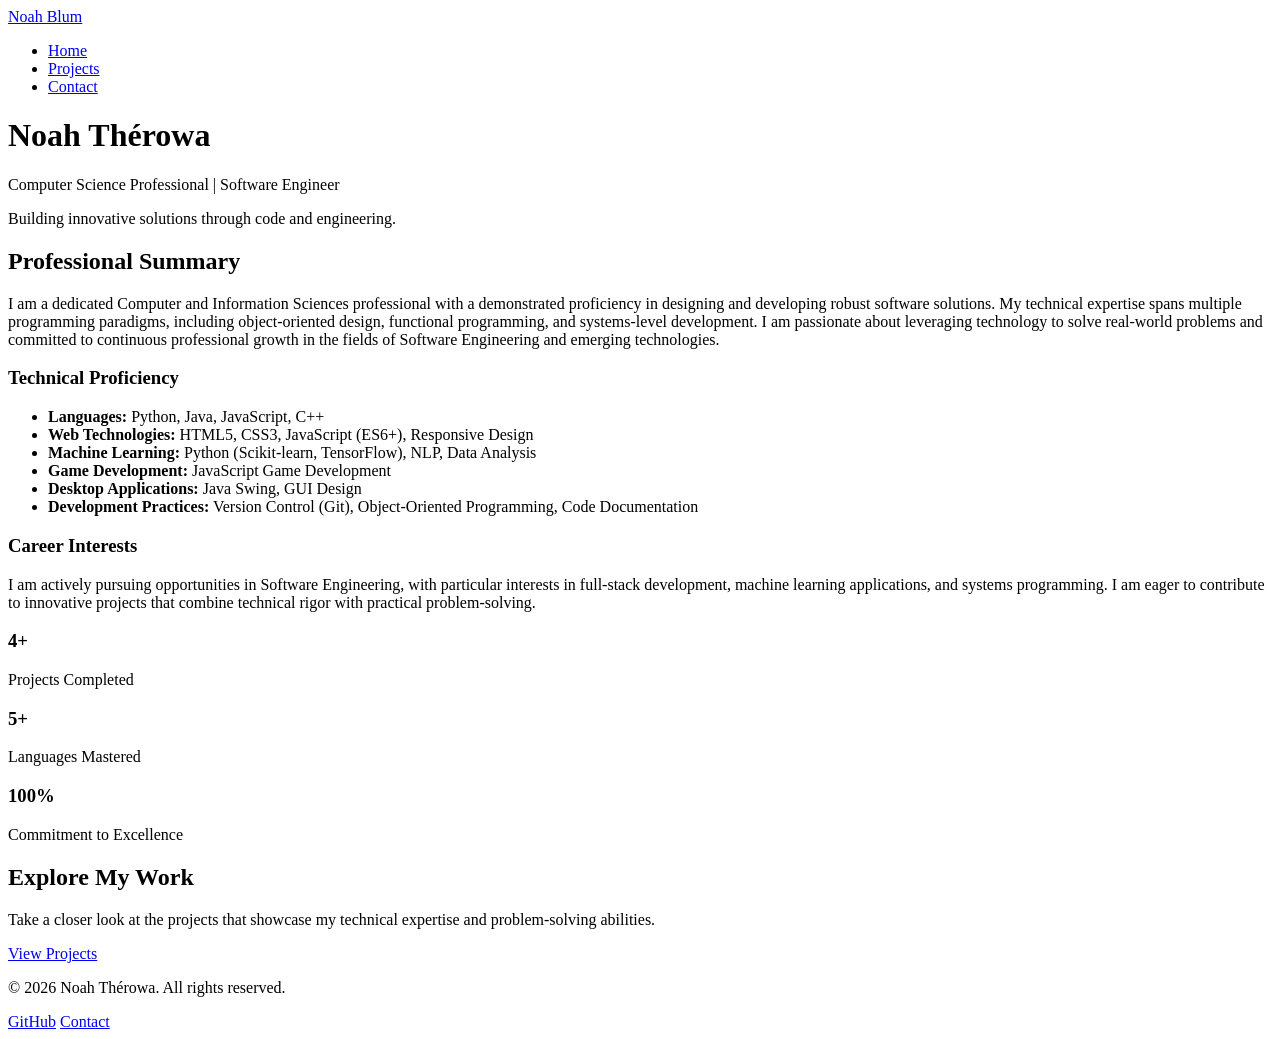
==== index.html @ 0c703b9f "Add files via upload" ====
<!DOCTYPE html>
<html lang="en">
<head>
    <meta charset="UTF-8">
    <meta name="viewport" content="width=device-width, initial-scale=1.0">
    <title>Noah Blum - Professional Portfolio</title>
    <link rel="stylesheet" href="css/style.css">
</head>
<body>
    <!-- Navigation -->
    <nav class="navbar">
        <div class="nav-container">
            <div class="nav-logo">
                <a href="index.html">Noah Blum</a>
            </div>
            <ul class="nav-menu">
                <li class="nav-item">
                    <a href="index.html" class="nav-link active">Home</a>
                </li>
                <li class="nav-item">
                    <a href="projects.html" class="nav-link">Projects</a>
                </li>
                <li class="nav-item">
                    <a href="contact.html" class="nav-link">Contact</a>
                </li>
            </ul>
            <div class="hamburger">
                <span></span>
                <span></span>
                <span></span>
            </div>
        </div>
    </nav>

    <!-- Hero Section -->
    <header class="hero">
        <div class="hero-content">
            <h1>Noah Thérowa</h1>
            <p class="subtitle">Computer Science Professional | Software Engineer</p>
            <p class="description">Building innovative solutions through code and engineering.</p>
        </div>
    </header>

    <!-- About Section -->
    <section class="about" id="about">
        <div class="container">
            <h2>Professional Summary</h2>
            <div class="about-content">
                <div class="about-text">
                    <p>
                        I am a dedicated Computer and Information Sciences professional with a demonstrated proficiency in designing and developing robust software solutions. My technical expertise spans multiple programming paradigms, including object-oriented design, functional programming, and systems-level development. I am passionate about leveraging technology to solve real-world problems and committed to continuous professional growth in the fields of Software Engineering and emerging technologies.
                    </p>
                    <h3>Technical Proficiency</h3>
                    <ul class="skills-list">
                        <li><strong>Languages:</strong> Python, Java, JavaScript, C++</li>
                        <li><strong>Web Technologies:</strong> HTML5, CSS3, JavaScript (ES6+), Responsive Design</li>
                        <li><strong>Machine Learning:</strong> Python (Scikit-learn, TensorFlow), NLP, Data Analysis</li>
                        <li><strong>Game Development:</strong> JavaScript Game Development</li>
                        <li><strong>Desktop Applications:</strong> Java Swing, GUI Design</li>
                        <li><strong>Development Practices:</strong> Version Control (Git), Object-Oriented Programming, Code Documentation</li>
                    </ul>
                    <h3>Career Interests</h3>
                    <p>
                        I am actively pursuing opportunities in Software Engineering, with particular interests in full-stack development, machine learning applications, and systems programming. I am eager to contribute to innovative projects that combine technical rigor with practical problem-solving.
                    </p>
                </div>
            </div>
        </div>
    </section>

    <!-- Quick Stats -->
    <section class="stats">
        <div class="container">
            <div class="stat-item">
                <h3>4+</h3>
                <p>Projects Completed</p>
            </div>
            <div class="stat-item">
                <h3>5+</h3>
                <p>Languages Mastered</p>
            </div>
            <div class="stat-item">
                <h3>100%</h3>
                <p>Commitment to Excellence</p>
            </div>
        </div>
    </section>

    <!-- Call to Action -->
    <section class="cta">
        <div class="container">
            <h2>Explore My Work</h2>
            <p>Take a closer look at the projects that showcase my technical expertise and problem-solving abilities.</p>
            <a href="projects.html" class="btn btn-primary">View Projects</a>
        </div>
    </section>

    <!-- Footer -->
    <footer class="footer">
        <div class="container">
            <p>&copy; 2026 Noah Thérowa. All rights reserved.</p>
            <div class="footer-links">
                <a href="https://github.com/noahtherowa" target="_blank" rel="noopener noreferrer">GitHub</a>
                <a href="contact.html">Contact</a>
            </div>
        </div>
    </footer>

    <script src="js/script.js"></script>
</body>
</html>
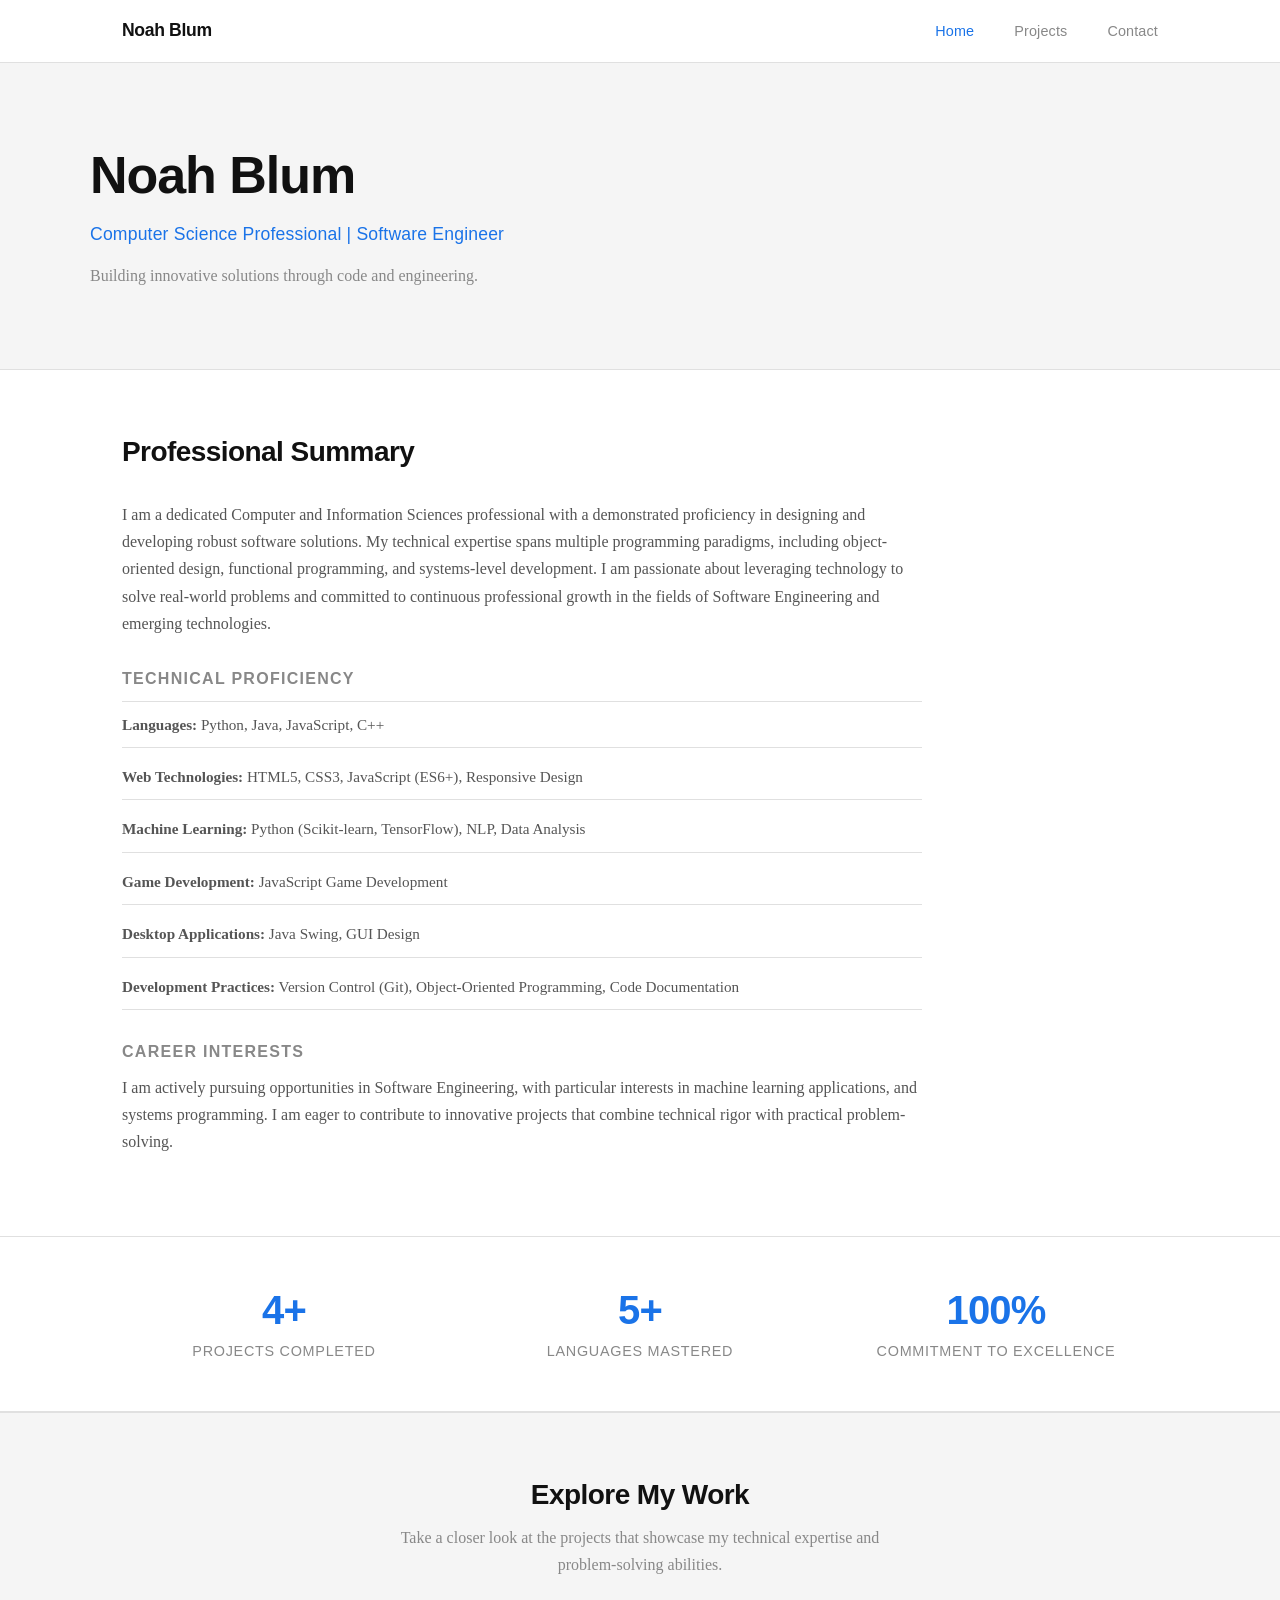
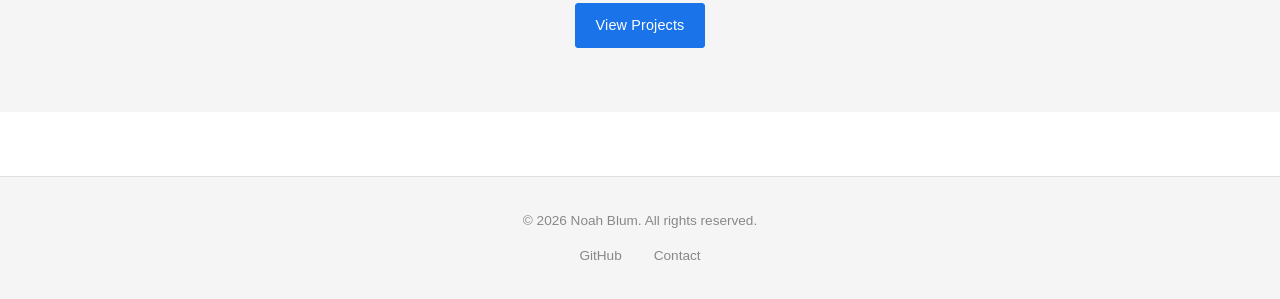
==== commit 9dd9eeab: "Add files via upload" ====
--- a/index.html
+++ b/index.html
@@ -4,7 +4,7 @@
     <meta charset="UTF-8">
     <meta name="viewport" content="width=device-width, initial-scale=1.0">
     <title>Noah Blum - Professional Portfolio</title>
-    <link rel="stylesheet" href="css/style.css">
+    <link rel="stylesheet" href="style.css">
 </head>
 <body>
     <!-- Navigation -->
@@ -35,7 +35,7 @@
     <!-- Hero Section -->
     <header class="hero">
         <div class="hero-content">
-            <h1>Noah Thérowa</h1>
+            <h1>Noah Blum</h1>
             <p class="subtitle">Computer Science Professional | Software Engineer</p>
             <p class="description">Building innovative solutions through code and engineering.</p>
         </div>
@@ -61,7 +61,7 @@
                     </ul>
                     <h3>Career Interests</h3>
                     <p>
-                        I am actively pursuing opportunities in Software Engineering, with particular interests in full-stack development, machine learning applications, and systems programming. I am eager to contribute to innovative projects that combine technical rigor with practical problem-solving.
+                        I am actively pursuing opportunities in Software Engineering, with particular interests in machine learning applications, and systems programming. I am eager to contribute to innovative projects that combine technical rigor with practical problem-solving.
                     </p>
                 </div>
             </div>
@@ -98,7 +98,7 @@
     <!-- Footer -->
     <footer class="footer">
         <div class="container">
-            <p>&copy; 2026 Noah Thérowa. All rights reserved.</p>
+            <p>&copy; 2026 Noah Blum. All rights reserved.</p>
             <div class="footer-links">
                 <a href="https://github.com/noahtherowa" target="_blank" rel="noopener noreferrer">GitHub</a>
                 <a href="contact.html">Contact</a>
--- a/style.css
+++ b/style.css
@@ -0,0 +1,677 @@
+/* ==========================================
+   GLOBAL STYLES & RESET
+   ========================================== */
+
+   * {
+    margin: 0;
+    padding: 0;
+    box-sizing: border-box;
+}
+
+:root {
+    --accent: #1a73e8;
+    --accent-dark: #1558b0;
+    --text-primary: #111111;
+    --text-secondary: #555555;
+    --text-muted: #888888;
+    --bg: #ffffff;
+    --bg-subtle: #f5f5f5;
+    --border: #e0e0e0;
+    --border-dark: #cccccc;
+}
+
+html {
+    scroll-behavior: smooth;
+}
+
+body {
+    font-family: 'Georgia', 'Times New Roman', serif;
+    color: var(--text-primary);
+    background-color: var(--bg);
+    line-height: 1.7;
+}
+
+/* ==========================================
+   TYPOGRAPHY
+   ========================================== */
+
+h1, h2, h3, h4, h5, h6 {
+    font-family: -apple-system, BlinkMacSystemFont, 'Helvetica Neue', Arial, sans-serif;
+    font-weight: 600;
+    line-height: 1.25;
+    margin-bottom: 0.75rem;
+    color: var(--text-primary);
+    letter-spacing: -0.02em;
+}
+
+h1 { font-size: 2.75rem; font-weight: 700; }
+h2 { font-size: 1.75rem; }
+h3 { font-size: 1.2rem; }
+h4 { font-size: 1rem; font-weight: 600; }
+
+p {
+    margin-bottom: 1rem;
+    color: var(--text-secondary);
+    font-size: 1rem;
+}
+
+a {
+    color: var(--accent);
+    text-decoration: none;
+    transition: color 0.2s ease;
+}
+
+a:hover {
+    color: var(--accent-dark);
+    text-decoration: underline;
+}
+
+ul, ol {
+    margin-bottom: 1.5rem;
+    margin-left: 1.5rem;
+}
+
+li {
+    margin-bottom: 0.4rem;
+    color: var(--text-secondary);
+}
+
+/* ==========================================
+   UTILITIES
+   ========================================== */
+
+.container {
+    max-width: 1100px;
+    margin: 0 auto;
+    padding: 0 2rem;
+}
+
+/* ==========================================
+   BUTTONS
+   ========================================== */
+
+.btn {
+    display: inline-block;
+    padding: 0.6rem 1.25rem;
+    border: 1.5px solid transparent;
+    border-radius: 3px;
+    font-family: -apple-system, BlinkMacSystemFont, 'Helvetica Neue', Arial, sans-serif;
+    font-size: 0.9rem;
+    font-weight: 500;
+    cursor: pointer;
+    transition: all 0.2s ease;
+    text-decoration: none;
+    letter-spacing: 0.01em;
+}
+
+.btn-primary {
+    background-color: var(--accent);
+    color: white;
+    border-color: var(--accent);
+}
+
+.btn-primary:hover {
+    background-color: var(--accent-dark);
+    border-color: var(--accent-dark);
+    text-decoration: none;
+    color: white;
+}
+
+.btn-secondary {
+    background-color: transparent;
+    color: var(--text-primary);
+    border-color: var(--border-dark);
+}
+
+.btn-secondary:hover {
+    background-color: var(--text-primary);
+    color: white;
+    border-color: var(--text-primary);
+    text-decoration: none;
+}
+
+/* ==========================================
+   NAVIGATION
+   ========================================== */
+
+.navbar {
+    background-color: var(--bg);
+    border-bottom: 1px solid var(--border);
+    position: sticky;
+    top: 0;
+    z-index: 100;
+}
+
+.nav-container {
+    max-width: 1100px;
+    margin: 0 auto;
+    padding: 1rem 2rem;
+    display: flex;
+    justify-content: space-between;
+    align-items: center;
+}
+
+.nav-logo a {
+    font-family: -apple-system, BlinkMacSystemFont, 'Helvetica Neue', Arial, sans-serif;
+    font-size: 1.1rem;
+    font-weight: 700;
+    color: var(--text-primary);
+    text-decoration: none;
+    letter-spacing: -0.02em;
+}
+
+.nav-menu {
+    display: flex;
+    list-style: none;
+    gap: 2.5rem;
+    margin: 0;
+}
+
+.nav-item { margin: 0; }
+
+.nav-link {
+    font-family: -apple-system, BlinkMacSystemFont, 'Helvetica Neue', Arial, sans-serif;
+    color: var(--text-muted);
+    font-size: 0.9rem;
+    font-weight: 500;
+    text-decoration: none;
+    transition: color 0.2s ease;
+    letter-spacing: 0.01em;
+}
+
+.nav-link:hover,
+.nav-link.active {
+    color: var(--text-primary);
+    text-decoration: none;
+}
+
+.nav-link.active {
+    color: var(--accent);
+}
+
+.hamburger {
+    display: none;
+    flex-direction: column;
+    cursor: pointer;
+}
+
+.hamburger span {
+    width: 22px;
+    height: 2px;
+    background-color: var(--text-primary);
+    margin: 4px 0;
+    border-radius: 1px;
+    transition: 0.3s ease;
+}
+
+/* ==========================================
+   HERO SECTION
+   ========================================== */
+
+.hero {
+    background-color: var(--bg-subtle);
+    border-bottom: 1px solid var(--border);
+    padding: 5rem 2rem;
+    text-align: left;
+}
+
+.hero-content {
+    max-width: 1100px;
+    margin: 0 auto;
+}
+
+.hero h1 {
+    font-size: 3.25rem;
+    font-weight: 700;
+    margin-bottom: 0.75rem;
+    color: var(--text-primary);
+}
+
+.hero .subtitle {
+    font-family: -apple-system, BlinkMacSystemFont, 'Helvetica Neue', Arial, sans-serif;
+    font-size: 1.1rem;
+    color: var(--accent);
+    font-weight: 500;
+    margin-bottom: 0.75rem;
+    letter-spacing: 0.01em;
+}
+
+.hero .description {
+    font-size: 1rem;
+    color: var(--text-muted);
+    margin-bottom: 0;
+}
+
+/* ==========================================
+   PAGE HEADER
+   ========================================== */
+
+.page-header {
+    background-color: var(--bg-subtle);
+    border-bottom: 1px solid var(--border);
+    padding: 3rem 2rem;
+}
+
+.page-header .container {
+    text-align: left;
+}
+
+.page-header h1 {
+    margin-bottom: 0.4rem;
+}
+
+.page-header p {
+    color: var(--text-muted);
+    font-size: 1rem;
+    margin-bottom: 0;
+}
+
+/* ==========================================
+   ABOUT SECTION
+   ========================================== */
+
+.about {
+    padding: 4rem 2rem;
+    background-color: var(--bg);
+}
+
+.about h2 {
+    margin-bottom: 2rem;
+}
+
+.about-content {
+    max-width: 800px;
+}
+
+.about-text h3 {
+    color: var(--text-primary);
+    margin-top: 2rem;
+    margin-bottom: 0.75rem;
+    font-size: 1rem;
+    text-transform: uppercase;
+    letter-spacing: 0.08em;
+    font-weight: 600;
+    color: var(--text-muted);
+}
+
+.skills-list {
+    list-style: none;
+    margin-left: 0;
+    border-top: 1px solid var(--border);
+}
+
+.skills-list li {
+    padding: 0.6rem 0;
+    color: var(--text-secondary);
+    border-bottom: 1px solid var(--border);
+    font-size: 0.95rem;
+}
+
+/* ==========================================
+   STATS SECTION
+   ========================================== */
+
+.stats {
+    background-color: var(--bg);
+    border-top: 1px solid var(--border);
+    border-bottom: 1px solid var(--border);
+    padding: 3rem 2rem;
+}
+
+.stats .container {
+    display: grid;
+    grid-template-columns: repeat(auto-fit, minmax(180px, 1fr));
+    gap: 2rem;
+    text-align: center;
+}
+
+.stat-item h3 {
+    color: var(--accent);
+    font-size: 2.5rem;
+    margin-bottom: 0.25rem;
+    font-weight: 700;
+}
+
+.stat-item p {
+    color: var(--text-muted);
+    font-size: 0.9rem;
+    font-family: -apple-system, BlinkMacSystemFont, 'Helvetica Neue', Arial, sans-serif;
+    text-transform: uppercase;
+    letter-spacing: 0.05em;
+    margin-bottom: 0;
+}
+
+/* ==========================================
+   CTA SECTION
+   ========================================== */
+
+.cta {
+    background-color: var(--bg-subtle);
+    border-top: 1px solid var(--border);
+    padding: 4rem 2rem;
+    text-align: center;
+}
+
+.cta h2 {
+    margin-bottom: 0.75rem;
+}
+
+.cta p {
+    color: var(--text-muted);
+    margin-bottom: 1.5rem;
+    max-width: 500px;
+    margin-left: auto;
+    margin-right: auto;
+}
+
+/* ==========================================
+   PROJECTS SECTION
+   ========================================== */
+
+.projects {
+    padding: 3rem 2rem;
+    background-color: var(--bg);
+}
+
+.project-card {
+    background-color: var(--bg);
+    border: 1px solid var(--border);
+    border-radius: 4px;
+    padding: 2rem;
+    margin-bottom: 1.5rem;
+    transition: border-color 0.2s ease;
+}
+
+.project-card:hover {
+    border-color: var(--accent);
+}
+
+.project-header {
+    display: flex;
+    justify-content: space-between;
+    align-items: flex-start;
+    margin-bottom: 1.5rem;
+    flex-wrap: wrap;
+    gap: 0.75rem;
+    padding-bottom: 1.25rem;
+    border-bottom: 1px solid var(--border);
+}
+
+.project-header h2 {
+    margin-bottom: 0;
+    flex: 1;
+    min-width: 250px;
+    font-size: 1.4rem;
+}
+
+.project-type {
+    font-family: -apple-system, BlinkMacSystemFont, 'Helvetica Neue', Arial, sans-serif;
+    background-color: transparent;
+    color: var(--accent);
+    border: 1px solid var(--accent);
+    padding: 0.2rem 0.65rem;
+    border-radius: 2px;
+    font-size: 0.78rem;
+    font-weight: 500;
+    white-space: nowrap;
+    letter-spacing: 0.04em;
+    text-transform: uppercase;
+}
+
+.project-content h3 {
+    font-family: -apple-system, BlinkMacSystemFont, 'Helvetica Neue', Arial, sans-serif;
+    color: var(--text-muted);
+    margin-top: 1.25rem;
+    margin-bottom: 0.5rem;
+    font-size: 0.78rem;
+    text-transform: uppercase;
+    letter-spacing: 0.08em;
+    font-weight: 600;
+}
+
+.tech-stack {
+    background-color: var(--bg-subtle);
+    padding: 0.75rem 1rem;
+    border-radius: 3px;
+    margin: 0.75rem 0 1rem 0;
+    list-style: none;
+    border-left: 3px solid var(--accent);
+}
+
+.tech-stack li {
+    padding: 0.2rem 0;
+    color: var(--text-secondary);
+    font-size: 0.9rem;
+    margin-left: 0;
+}
+
+.project-links {
+    display: flex;
+    gap: 0.75rem;
+    margin-top: 1.5rem;
+    flex-wrap: wrap;
+}
+
+/* ==========================================
+   CONTACT SECTION
+   ========================================== */
+
+.contact-section {
+    padding: 3rem 2rem;
+    background-color: var(--bg);
+}
+
+.contact-grid {
+    display: grid;
+    grid-template-columns: 1fr 1fr;
+    gap: 3rem;
+    max-width: 1100px;
+    margin: 0 auto;
+}
+
+.resume-column h2,
+.contact-info-column h2 {
+    margin-bottom: 1.5rem;
+}
+
+.resume-container {
+    background-color: var(--bg-subtle);
+    border: 1px solid var(--border);
+    border-radius: 4px;
+    padding: 2rem;
+    max-height: 600px;
+    overflow-y: auto;
+}
+
+.resume-placeholder h3 {
+    margin-bottom: 0.25rem;
+    font-size: 1.1rem;
+}
+
+.resume-placeholder > p {
+    color: var(--text-muted);
+    font-size: 0.9rem;
+    margin-bottom: 1.5rem;
+}
+
+.resume-placeholder h4 {
+    color: var(--text-primary);
+    margin-top: 1.5rem;
+    margin-bottom: 0.5rem;
+    font-size: 0.75rem;
+    text-transform: uppercase;
+    letter-spacing: 0.1em;
+    font-weight: 700;
+    padding-bottom: 0.4rem;
+    border-bottom: 2px solid var(--text-primary);
+}
+
+.resume-placeholder ul {
+    margin-left: 1.25rem;
+}
+
+.resume-placeholder li {
+    margin-bottom: 0.4rem;
+    font-size: 0.9rem;
+}
+
+.contact-card {
+    background-color: var(--bg-subtle);
+    border: 1px solid var(--border);
+    border-radius: 4px;
+    padding: 1.75rem;
+    margin-bottom: 1.5rem;
+}
+
+.contact-card h3 {
+    margin-bottom: 0.75rem;
+    font-size: 1.1rem;
+}
+
+.contact-details {
+    margin-top: 1.25rem;
+}
+
+.contact-item {
+    margin-bottom: 1.25rem;
+    padding-bottom: 1.25rem;
+    border-bottom: 1px solid var(--border);
+}
+
+.contact-item:last-child {
+    border-bottom: none;
+    margin-bottom: 0;
+    padding-bottom: 0;
+}
+
+.contact-item h4 {
+    margin-bottom: 0.3rem;
+    font-size: 0.78rem;
+    text-transform: uppercase;
+    letter-spacing: 0.07em;
+    color: var(--text-muted);
+}
+
+.contact-item p { margin-bottom: 0.25rem; }
+
+.contact-description {
+    font-size: 0.85rem;
+    color: var(--text-muted);
+}
+
+.link-disabled {
+    color: var(--text-muted);
+    cursor: default;
+    text-decoration: line-through;
+}
+
+/* ==========================================
+   FOOTER
+   ========================================== */
+
+.footer {
+    background-color: var(--bg-subtle);
+    border-top: 1px solid var(--border);
+    padding: 2rem;
+    text-align: center;
+    margin-top: 4rem;
+}
+
+.footer p {
+    color: var(--text-muted);
+    font-size: 0.85rem;
+    margin-bottom: 0.75rem;
+    font-family: -apple-system, BlinkMacSystemFont, 'Helvetica Neue', Arial, sans-serif;
+}
+
+.footer-links {
+    display: flex;
+    justify-content: center;
+    gap: 2rem;
+    flex-wrap: wrap;
+}
+
+.footer-links a {
+    color: var(--text-muted);
+    font-size: 0.85rem;
+    font-family: -apple-system, BlinkMacSystemFont, 'Helvetica Neue', Arial, sans-serif;
+    transition: color 0.2s ease;
+    text-decoration: none;
+}
+
+.footer-links a:hover {
+    color: var(--text-primary);
+    text-decoration: none;
+}
+
+/* ==========================================
+   RESPONSIVE DESIGN - TABLET
+   ========================================== */
+
+@media (max-width: 768px) {
+    h1 { font-size: 2rem; }
+    h2 { font-size: 1.5rem; }
+
+    .hero { padding: 3.5rem 2rem; }
+    .hero h1 { font-size: 2.25rem; }
+
+    .project-header { flex-direction: column; align-items: flex-start; }
+    .project-header h2 { width: 100%; }
+
+    .contact-grid { grid-template-columns: 1fr; gap: 2rem; }
+    .stats .container { grid-template-columns: repeat(3, 1fr); }
+}
+
+/* ==========================================
+   RESPONSIVE DESIGN - MOBILE
+   ========================================== */
+
+@media (max-width: 480px) {
+    .container { padding: 0 1.25rem; }
+    h1 { font-size: 1.75rem; }
+    h2 { font-size: 1.3rem; }
+
+    .nav-container { padding: 0.9rem 1.25rem; }
+
+    .hamburger { display: flex; }
+
+    .nav-menu {
+        display: none;
+        position: absolute;
+        top: 57px;
+        left: 0;
+        right: 0;
+        background-color: var(--bg);
+        flex-direction: column;
+        width: 100%;
+        text-align: center;
+        padding: 1.25rem;
+        border-bottom: 1px solid var(--border);
+        gap: 1.25rem;
+    }
+
+    .nav-menu.active { display: flex; }
+
+    .hero { padding: 2.5rem 1.25rem; }
+    .hero h1 { font-size: 2rem; }
+    .hero .subtitle { font-size: 1rem; }
+
+    .page-header { padding: 2rem 1.25rem; }
+
+    .about { padding: 2.5rem 1.25rem; }
+
+    .project-card { padding: 1.5rem 1.25rem; }
+    .project-links { flex-direction: column; }
+    .project-links .btn { text-align: center; }
+
+    .stats .container { grid-template-columns: 1fr; gap: 1.25rem; }
+    .stats { padding: 2rem 1.25rem; }
+
+    .cta { padding: 3rem 1.25rem; }
+
+    .resume-container { max-height: 380px; padding: 1.25rem; }
+    .contact-card { padding: 1.25rem; }
+
+    .footer { padding: 1.5rem 1.25rem; margin-top: 3rem; }
+    .footer-links { gap: 1.25rem; }
+}
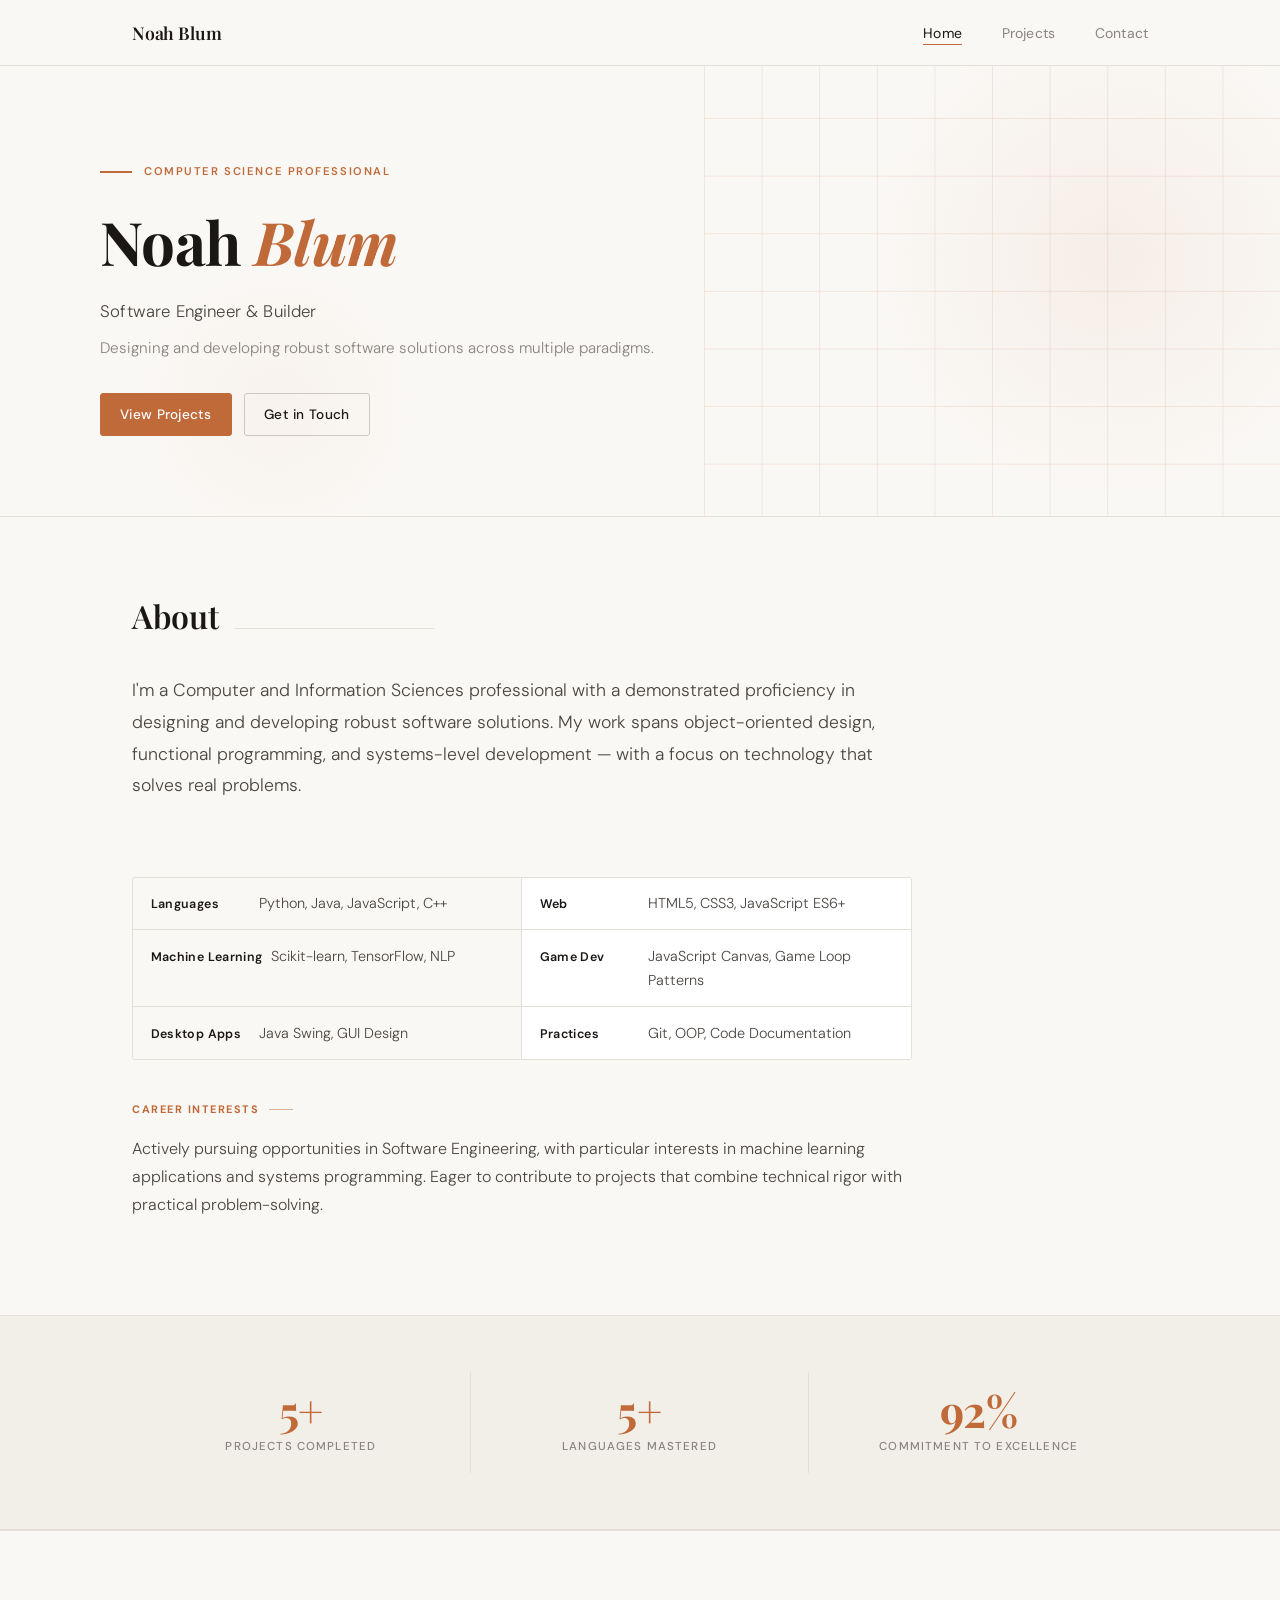
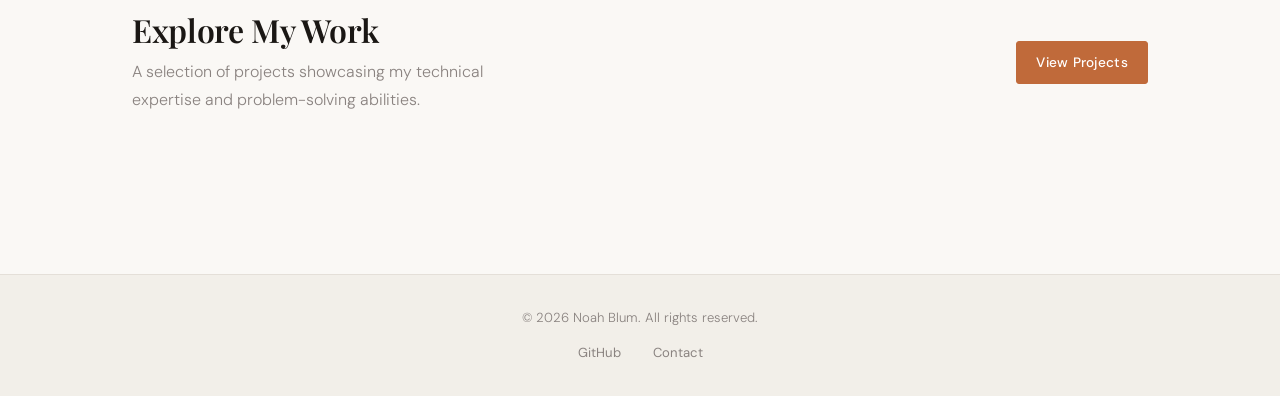
==== commit a74daba4: "Add files via upload" ====
--- a/index.html
+++ b/index.html
@@ -1,111 +1,129 @@
-<!DOCTYPE html>
-<html lang="en">
-<head>
-    <meta charset="UTF-8">
-    <meta name="viewport" content="width=device-width, initial-scale=1.0">
-    <title>Noah Blum - Professional Portfolio</title>
-    <link rel="stylesheet" href="style.css">
-</head>
-<body>
-    <!-- Navigation -->
-    <nav class="navbar">
-        <div class="nav-container">
-            <div class="nav-logo">
-                <a href="index.html">Noah Blum</a>
-            </div>
-            <ul class="nav-menu">
-                <li class="nav-item">
-                    <a href="index.html" class="nav-link active">Home</a>
-                </li>
-                <li class="nav-item">
-                    <a href="projects.html" class="nav-link">Projects</a>
-                </li>
-                <li class="nav-item">
-                    <a href="contact.html" class="nav-link">Contact</a>
-                </li>
-            </ul>
-            <div class="hamburger">
-                <span></span>
-                <span></span>
-                <span></span>
-            </div>
-        </div>
-    </nav>
-
-    <!-- Hero Section -->
-    <header class="hero">
-        <div class="hero-content">
-            <h1>Noah Blum</h1>
-            <p class="subtitle">Computer Science Professional | Software Engineer</p>
-            <p class="description">Building innovative solutions through code and engineering.</p>
-        </div>
-    </header>
-
-    <!-- About Section -->
-    <section class="about" id="about">
-        <div class="container">
-            <h2>Professional Summary</h2>
-            <div class="about-content">
-                <div class="about-text">
-                    <p>
-                        I am a dedicated Computer and Information Sciences professional with a demonstrated proficiency in designing and developing robust software solutions. My technical expertise spans multiple programming paradigms, including object-oriented design, functional programming, and systems-level development. I am passionate about leveraging technology to solve real-world problems and committed to continuous professional growth in the fields of Software Engineering and emerging technologies.
-                    </p>
-                    <h3>Technical Proficiency</h3>
-                    <ul class="skills-list">
-                        <li><strong>Languages:</strong> Python, Java, JavaScript, C++</li>
-                        <li><strong>Web Technologies:</strong> HTML5, CSS3, JavaScript (ES6+), Responsive Design</li>
-                        <li><strong>Machine Learning:</strong> Python (Scikit-learn, TensorFlow), NLP, Data Analysis</li>
-                        <li><strong>Game Development:</strong> JavaScript Game Development</li>
-                        <li><strong>Desktop Applications:</strong> Java Swing, GUI Design</li>
-                        <li><strong>Development Practices:</strong> Version Control (Git), Object-Oriented Programming, Code Documentation</li>
-                    </ul>
-                    <h3>Career Interests</h3>
-                    <p>
-                        I am actively pursuing opportunities in Software Engineering, with particular interests in machine learning applications, and systems programming. I am eager to contribute to innovative projects that combine technical rigor with practical problem-solving.
-                    </p>
-                </div>
-            </div>
-        </div>
-    </section>
-
-    <!-- Quick Stats -->
-    <section class="stats">
-        <div class="container">
-            <div class="stat-item">
-                <h3>4+</h3>
-                <p>Projects Completed</p>
-            </div>
-            <div class="stat-item">
-                <h3>5+</h3>
-                <p>Languages Mastered</p>
-            </div>
-            <div class="stat-item">
-                <h3>100%</h3>
-                <p>Commitment to Excellence</p>
-            </div>
-        </div>
-    </section>
-
-    <!-- Call to Action -->
-    <section class="cta">
-        <div class="container">
-            <h2>Explore My Work</h2>
-            <p>Take a closer look at the projects that showcase my technical expertise and problem-solving abilities.</p>
-            <a href="projects.html" class="btn btn-primary">View Projects</a>
-        </div>
-    </section>
-
-    <!-- Footer -->
-    <footer class="footer">
-        <div class="container">
-            <p>&copy; 2026 Noah Blum. All rights reserved.</p>
-            <div class="footer-links">
-                <a href="https://github.com/noahtherowa" target="_blank" rel="noopener noreferrer">GitHub</a>
-                <a href="contact.html">Contact</a>
-            </div>
-        </div>
-    </footer>
-
-    <script src="js/script.js"></script>
-</body>
-</html>
+<!DOCTYPE html>
+<html lang="en">
+<head>
+    <meta charset="UTF-8">
+    <meta name="viewport" content="width=device-width, initial-scale=1.0">
+    <title>Noah Blum — Portfolio</title>
+    <link rel="stylesheet" href="style.css">
+</head>
+<body>
+
+    <!-- Navigation -->
+    <nav class="navbar">
+        <div class="nav-container">
+            <div class="nav-logo">
+                <a href="index.html">Noah Blum</a>
+            </div>
+            <ul class="nav-menu">
+                <li class="nav-item"><a href="index.html" class="nav-link active">Home</a></li>
+                <li class="nav-item"><a href="projects.html" class="nav-link">Projects</a></li>
+                <li class="nav-item"><a href="contact.html" class="nav-link">Contact</a></li>
+            </ul>
+            <div class="hamburger">
+                <span></span><span></span><span></span>
+            </div>
+        </div>
+    </nav>
+
+    <!-- Hero -->
+    <header class="hero">
+        <!-- Subtle grid decoration -->
+        <div class="hero-grid" aria-hidden="true">
+            <svg viewBox="0 0 400 400" preserveAspectRatio="xMaxYMid slice" xmlns="http://www.w3.org/2000/svg">
+                <defs>
+                    <pattern id="grid" width="40" height="40" patternUnits="userSpaceOnUse">
+                        <path d="M 40 0 L 0 0 0 40" fill="none" stroke="#c06a3a" stroke-width="0.5"/>
+                    </pattern>
+                </defs>
+                <rect width="100%" height="100%" fill="url(#grid)"/>
+            </svg>
+        </div>
+
+        <div class="hero-content">
+            <div class="hero-eyebrow">
+                <div class="hero-eyebrow-line"></div>
+                <span>Computer Science Professional</span>
+            </div>
+            <h1>Noah <em>Blum</em></h1>
+            <p class="subtitle">Software Engineer &amp; Builder</p>
+            <p class="description">Designing and developing robust software solutions across multiple paradigms.</p>
+            <div class="hero-actions">
+                <a href="projects.html" class="btn btn-primary">View Projects</a>
+                <a href="contact.html" class="btn btn-secondary">Get in Touch</a>
+            </div>
+        </div>
+    </header>
+
+    <!-- About Section -->
+    <section class="about" id="about">
+        <div class="container">
+            <div class="about-header">
+                <h2>About</h2>
+                <div class="about-header-rule"></div>
+            </div>
+            <div class="about-content">
+                <p class="about-intro reveal">
+                    I'm a Computer and Information Sciences professional with a demonstrated proficiency in designing and developing robust software solutions. My work spans object-oriented design, functional programming, and systems-level development — with a focus on technology that solves real problems.
+                </p>
+
+                <div class="section-label reveal">Technical Proficiency</div>
+                <div class="skills-grid reveal">
+                    <div class="skill-row"><strong>Languages</strong> Python, Java, JavaScript, C++</div>
+                    <div class="skill-row"><strong>Web</strong> HTML5, CSS3, JavaScript ES6+</div>
+                    <div class="skill-row"><strong>Machine Learning</strong> Scikit-learn, TensorFlow, NLP</div>
+                    <div class="skill-row"><strong>Game Dev</strong> JavaScript Canvas, Game Loop Patterns</div>
+                    <div class="skill-row"><strong>Desktop Apps</strong> Java Swing, GUI Design</div>
+                    <div class="skill-row"><strong>Practices</strong> Git, OOP, Code Documentation</div>
+                </div>
+
+                <div class="section-label reveal">Career Interests</div>
+                <p class="reveal">Actively pursuing opportunities in Software Engineering, with particular interests in machine learning applications and systems programming. Eager to contribute to projects that combine technical rigor with practical problem-solving.</p>
+            </div>
+        </div>
+    </section>
+
+    <!-- Stats -->
+    <section class="stats">
+        <div class="container">
+            <div class="stat-item">
+                <h3>5+</h3>
+                <p>Projects Completed</p>
+            </div>
+            <div class="stat-item">
+                <h3>5+</h3>
+                <p>Languages Mastered</p>
+            </div>
+            <div class="stat-item">
+                <h3>100%</h3>
+                <p>Commitment to Excellence</p>
+            </div>
+        </div>
+    </section>
+
+    <!-- CTA -->
+    <section class="cta">
+        <div class="container">
+            <div class="cta-inner">
+                <div>
+                    <h2>Explore My Work</h2>
+                    <p>A selection of projects showcasing my technical expertise and problem-solving abilities.</p>
+                </div>
+                <a href="projects.html" class="btn btn-primary">View Projects</a>
+            </div>
+        </div>
+    </section>
+
+    <!-- Footer -->
+    <footer class="footer">
+        <div class="container">
+            <p>&copy; 2026 Noah Blum. All rights reserved.</p>
+            <div class="footer-links">
+                <a href="https://github.com/noahtherowa" target="_blank" rel="noopener noreferrer">GitHub</a>
+                <a href="contact.html">Contact</a>
+            </div>
+        </div>
+    </footer>
+
+    <script src="script.js"></script>
+</body>
+</html>
--- a/style.css
+++ b/style.css
@@ -1,677 +1,833 @@
-/* ==========================================
-   GLOBAL STYLES & RESET
-   ========================================== */
-
-   * {
-    margin: 0;
-    padding: 0;
-    box-sizing: border-box;
-}
-
-:root {
-    --accent: #1a73e8;
-    --accent-dark: #1558b0;
-    --text-primary: #111111;
-    --text-secondary: #555555;
-    --text-muted: #888888;
-    --bg: #ffffff;
-    --bg-subtle: #f5f5f5;
-    --border: #e0e0e0;
-    --border-dark: #cccccc;
-}
-
-html {
-    scroll-behavior: smooth;
-}
-
-body {
-    font-family: 'Georgia', 'Times New Roman', serif;
-    color: var(--text-primary);
-    background-color: var(--bg);
-    line-height: 1.7;
-}
-
-/* ==========================================
-   TYPOGRAPHY
-   ========================================== */
-
-h1, h2, h3, h4, h5, h6 {
-    font-family: -apple-system, BlinkMacSystemFont, 'Helvetica Neue', Arial, sans-serif;
-    font-weight: 600;
-    line-height: 1.25;
-    margin-bottom: 0.75rem;
-    color: var(--text-primary);
-    letter-spacing: -0.02em;
-}
-
-h1 { font-size: 2.75rem; font-weight: 700; }
-h2 { font-size: 1.75rem; }
-h3 { font-size: 1.2rem; }
-h4 { font-size: 1rem; font-weight: 600; }
-
-p {
-    margin-bottom: 1rem;
-    color: var(--text-secondary);
-    font-size: 1rem;
-}
-
-a {
-    color: var(--accent);
-    text-decoration: none;
-    transition: color 0.2s ease;
-}
-
-a:hover {
-    color: var(--accent-dark);
-    text-decoration: underline;
-}
-
-ul, ol {
-    margin-bottom: 1.5rem;
-    margin-left: 1.5rem;
-}
-
-li {
-    margin-bottom: 0.4rem;
-    color: var(--text-secondary);
-}
-
-/* ==========================================
-   UTILITIES
-   ========================================== */
-
-.container {
-    max-width: 1100px;
-    margin: 0 auto;
-    padding: 0 2rem;
-}
-
-/* ==========================================
-   BUTTONS
-   ========================================== */
-
-.btn {
-    display: inline-block;
-    padding: 0.6rem 1.25rem;
-    border: 1.5px solid transparent;
-    border-radius: 3px;
-    font-family: -apple-system, BlinkMacSystemFont, 'Helvetica Neue', Arial, sans-serif;
-    font-size: 0.9rem;
-    font-weight: 500;
-    cursor: pointer;
-    transition: all 0.2s ease;
-    text-decoration: none;
-    letter-spacing: 0.01em;
-}
-
-.btn-primary {
-    background-color: var(--accent);
-    color: white;
-    border-color: var(--accent);
-}
-
-.btn-primary:hover {
-    background-color: var(--accent-dark);
-    border-color: var(--accent-dark);
-    text-decoration: none;
-    color: white;
-}
-
-.btn-secondary {
-    background-color: transparent;
-    color: var(--text-primary);
-    border-color: var(--border-dark);
-}
-
-.btn-secondary:hover {
-    background-color: var(--text-primary);
-    color: white;
-    border-color: var(--text-primary);
-    text-decoration: none;
-}
-
-/* ==========================================
-   NAVIGATION
-   ========================================== */
-
-.navbar {
-    background-color: var(--bg);
-    border-bottom: 1px solid var(--border);
-    position: sticky;
-    top: 0;
-    z-index: 100;
-}
-
-.nav-container {
-    max-width: 1100px;
-    margin: 0 auto;
-    padding: 1rem 2rem;
-    display: flex;
-    justify-content: space-between;
-    align-items: center;
-}
-
-.nav-logo a {
-    font-family: -apple-system, BlinkMacSystemFont, 'Helvetica Neue', Arial, sans-serif;
-    font-size: 1.1rem;
-    font-weight: 700;
-    color: var(--text-primary);
-    text-decoration: none;
-    letter-spacing: -0.02em;
-}
-
-.nav-menu {
-    display: flex;
-    list-style: none;
-    gap: 2.5rem;
-    margin: 0;
-}
-
-.nav-item { margin: 0; }
-
-.nav-link {
-    font-family: -apple-system, BlinkMacSystemFont, 'Helvetica Neue', Arial, sans-serif;
-    color: var(--text-muted);
-    font-size: 0.9rem;
-    font-weight: 500;
-    text-decoration: none;
-    transition: color 0.2s ease;
-    letter-spacing: 0.01em;
-}
-
-.nav-link:hover,
-.nav-link.active {
-    color: var(--text-primary);
-    text-decoration: none;
-}
-
-.nav-link.active {
-    color: var(--accent);
-}
-
-.hamburger {
-    display: none;
-    flex-direction: column;
-    cursor: pointer;
-}
-
-.hamburger span {
-    width: 22px;
-    height: 2px;
-    background-color: var(--text-primary);
-    margin: 4px 0;
-    border-radius: 1px;
-    transition: 0.3s ease;
-}
-
-/* ==========================================
-   HERO SECTION
-   ========================================== */
-
-.hero {
-    background-color: var(--bg-subtle);
-    border-bottom: 1px solid var(--border);
-    padding: 5rem 2rem;
-    text-align: left;
-}
-
-.hero-content {
-    max-width: 1100px;
-    margin: 0 auto;
-}
-
-.hero h1 {
-    font-size: 3.25rem;
-    font-weight: 700;
-    margin-bottom: 0.75rem;
-    color: var(--text-primary);
-}
-
-.hero .subtitle {
-    font-family: -apple-system, BlinkMacSystemFont, 'Helvetica Neue', Arial, sans-serif;
-    font-size: 1.1rem;
-    color: var(--accent);
-    font-weight: 500;
-    margin-bottom: 0.75rem;
-    letter-spacing: 0.01em;
-}
-
-.hero .description {
-    font-size: 1rem;
-    color: var(--text-muted);
-    margin-bottom: 0;
-}
-
-/* ==========================================
-   PAGE HEADER
-   ========================================== */
-
-.page-header {
-    background-color: var(--bg-subtle);
-    border-bottom: 1px solid var(--border);
-    padding: 3rem 2rem;
-}
-
-.page-header .container {
-    text-align: left;
-}
-
-.page-header h1 {
-    margin-bottom: 0.4rem;
-}
-
-.page-header p {
-    color: var(--text-muted);
-    font-size: 1rem;
-    margin-bottom: 0;
-}
-
-/* ==========================================
-   ABOUT SECTION
-   ========================================== */
-
-.about {
-    padding: 4rem 2rem;
-    background-color: var(--bg);
-}
-
-.about h2 {
-    margin-bottom: 2rem;
-}
-
-.about-content {
-    max-width: 800px;
-}
-
-.about-text h3 {
-    color: var(--text-primary);
-    margin-top: 2rem;
-    margin-bottom: 0.75rem;
-    font-size: 1rem;
-    text-transform: uppercase;
-    letter-spacing: 0.08em;
-    font-weight: 600;
-    color: var(--text-muted);
-}
-
-.skills-list {
-    list-style: none;
-    margin-left: 0;
-    border-top: 1px solid var(--border);
-}
-
-.skills-list li {
-    padding: 0.6rem 0;
-    color: var(--text-secondary);
-    border-bottom: 1px solid var(--border);
-    font-size: 0.95rem;
-}
-
-/* ==========================================
-   STATS SECTION
-   ========================================== */
-
-.stats {
-    background-color: var(--bg);
-    border-top: 1px solid var(--border);
-    border-bottom: 1px solid var(--border);
-    padding: 3rem 2rem;
-}
-
-.stats .container {
-    display: grid;
-    grid-template-columns: repeat(auto-fit, minmax(180px, 1fr));
-    gap: 2rem;
-    text-align: center;
-}
-
-.stat-item h3 {
-    color: var(--accent);
-    font-size: 2.5rem;
-    margin-bottom: 0.25rem;
-    font-weight: 700;
-}
-
-.stat-item p {
-    color: var(--text-muted);
-    font-size: 0.9rem;
-    font-family: -apple-system, BlinkMacSystemFont, 'Helvetica Neue', Arial, sans-serif;
-    text-transform: uppercase;
-    letter-spacing: 0.05em;
-    margin-bottom: 0;
-}
-
-/* ==========================================
-   CTA SECTION
-   ========================================== */
-
-.cta {
-    background-color: var(--bg-subtle);
-    border-top: 1px solid var(--border);
-    padding: 4rem 2rem;
-    text-align: center;
-}
-
-.cta h2 {
-    margin-bottom: 0.75rem;
-}
-
-.cta p {
-    color: var(--text-muted);
-    margin-bottom: 1.5rem;
-    max-width: 500px;
-    margin-left: auto;
-    margin-right: auto;
-}
-
-/* ==========================================
-   PROJECTS SECTION
-   ========================================== */
-
-.projects {
-    padding: 3rem 2rem;
-    background-color: var(--bg);
-}
-
-.project-card {
-    background-color: var(--bg);
-    border: 1px solid var(--border);
-    border-radius: 4px;
-    padding: 2rem;
-    margin-bottom: 1.5rem;
-    transition: border-color 0.2s ease;
-}
-
-.project-card:hover {
-    border-color: var(--accent);
-}
-
-.project-header {
-    display: flex;
-    justify-content: space-between;
-    align-items: flex-start;
-    margin-bottom: 1.5rem;
-    flex-wrap: wrap;
-    gap: 0.75rem;
-    padding-bottom: 1.25rem;
-    border-bottom: 1px solid var(--border);
-}
-
-.project-header h2 {
-    margin-bottom: 0;
-    flex: 1;
-    min-width: 250px;
-    font-size: 1.4rem;
-}
-
-.project-type {
-    font-family: -apple-system, BlinkMacSystemFont, 'Helvetica Neue', Arial, sans-serif;
-    background-color: transparent;
-    color: var(--accent);
-    border: 1px solid var(--accent);
-    padding: 0.2rem 0.65rem;
-    border-radius: 2px;
-    font-size: 0.78rem;
-    font-weight: 500;
-    white-space: nowrap;
-    letter-spacing: 0.04em;
-    text-transform: uppercase;
-}
-
-.project-content h3 {
-    font-family: -apple-system, BlinkMacSystemFont, 'Helvetica Neue', Arial, sans-serif;
-    color: var(--text-muted);
-    margin-top: 1.25rem;
-    margin-bottom: 0.5rem;
-    font-size: 0.78rem;
-    text-transform: uppercase;
-    letter-spacing: 0.08em;
-    font-weight: 600;
-}
-
-.tech-stack {
-    background-color: var(--bg-subtle);
-    padding: 0.75rem 1rem;
-    border-radius: 3px;
-    margin: 0.75rem 0 1rem 0;
-    list-style: none;
-    border-left: 3px solid var(--accent);
-}
-
-.tech-stack li {
-    padding: 0.2rem 0;
-    color: var(--text-secondary);
-    font-size: 0.9rem;
-    margin-left: 0;
-}
-
-.project-links {
-    display: flex;
-    gap: 0.75rem;
-    margin-top: 1.5rem;
-    flex-wrap: wrap;
-}
-
-/* ==========================================
-   CONTACT SECTION
-   ========================================== */
-
-.contact-section {
-    padding: 3rem 2rem;
-    background-color: var(--bg);
-}
-
-.contact-grid {
-    display: grid;
-    grid-template-columns: 1fr 1fr;
-    gap: 3rem;
-    max-width: 1100px;
-    margin: 0 auto;
-}
-
-.resume-column h2,
-.contact-info-column h2 {
-    margin-bottom: 1.5rem;
-}
-
-.resume-container {
-    background-color: var(--bg-subtle);
-    border: 1px solid var(--border);
-    border-radius: 4px;
-    padding: 2rem;
-    max-height: 600px;
-    overflow-y: auto;
-}
-
-.resume-placeholder h3 {
-    margin-bottom: 0.25rem;
-    font-size: 1.1rem;
-}
-
-.resume-placeholder > p {
-    color: var(--text-muted);
-    font-size: 0.9rem;
-    margin-bottom: 1.5rem;
-}
-
-.resume-placeholder h4 {
-    color: var(--text-primary);
-    margin-top: 1.5rem;
-    margin-bottom: 0.5rem;
-    font-size: 0.75rem;
-    text-transform: uppercase;
-    letter-spacing: 0.1em;
-    font-weight: 700;
-    padding-bottom: 0.4rem;
-    border-bottom: 2px solid var(--text-primary);
-}
-
-.resume-placeholder ul {
-    margin-left: 1.25rem;
-}
-
-.resume-placeholder li {
-    margin-bottom: 0.4rem;
-    font-size: 0.9rem;
-}
-
-.contact-card {
-    background-color: var(--bg-subtle);
-    border: 1px solid var(--border);
-    border-radius: 4px;
-    padding: 1.75rem;
-    margin-bottom: 1.5rem;
-}
-
-.contact-card h3 {
-    margin-bottom: 0.75rem;
-    font-size: 1.1rem;
-}
-
-.contact-details {
-    margin-top: 1.25rem;
-}
-
-.contact-item {
-    margin-bottom: 1.25rem;
-    padding-bottom: 1.25rem;
-    border-bottom: 1px solid var(--border);
-}
-
-.contact-item:last-child {
-    border-bottom: none;
-    margin-bottom: 0;
-    padding-bottom: 0;
-}
-
-.contact-item h4 {
-    margin-bottom: 0.3rem;
-    font-size: 0.78rem;
-    text-transform: uppercase;
-    letter-spacing: 0.07em;
-    color: var(--text-muted);
-}
-
-.contact-item p { margin-bottom: 0.25rem; }
-
-.contact-description {
-    font-size: 0.85rem;
-    color: var(--text-muted);
-}
-
-.link-disabled {
-    color: var(--text-muted);
-    cursor: default;
-    text-decoration: line-through;
-}
-
-/* ==========================================
-   FOOTER
-   ========================================== */
-
-.footer {
-    background-color: var(--bg-subtle);
-    border-top: 1px solid var(--border);
-    padding: 2rem;
-    text-align: center;
-    margin-top: 4rem;
-}
-
-.footer p {
-    color: var(--text-muted);
-    font-size: 0.85rem;
-    margin-bottom: 0.75rem;
-    font-family: -apple-system, BlinkMacSystemFont, 'Helvetica Neue', Arial, sans-serif;
-}
-
-.footer-links {
-    display: flex;
-    justify-content: center;
-    gap: 2rem;
-    flex-wrap: wrap;
-}
-
-.footer-links a {
-    color: var(--text-muted);
-    font-size: 0.85rem;
-    font-family: -apple-system, BlinkMacSystemFont, 'Helvetica Neue', Arial, sans-serif;
-    transition: color 0.2s ease;
-    text-decoration: none;
-}
-
-.footer-links a:hover {
-    color: var(--text-primary);
-    text-decoration: none;
-}
-
-/* ==========================================
-   RESPONSIVE DESIGN - TABLET
-   ========================================== */
-
-@media (max-width: 768px) {
-    h1 { font-size: 2rem; }
-    h2 { font-size: 1.5rem; }
-
-    .hero { padding: 3.5rem 2rem; }
-    .hero h1 { font-size: 2.25rem; }
-
-    .project-header { flex-direction: column; align-items: flex-start; }
-    .project-header h2 { width: 100%; }
-
-    .contact-grid { grid-template-columns: 1fr; gap: 2rem; }
-    .stats .container { grid-template-columns: repeat(3, 1fr); }
-}
-
-/* ==========================================
-   RESPONSIVE DESIGN - MOBILE
-   ========================================== */
-
-@media (max-width: 480px) {
-    .container { padding: 0 1.25rem; }
-    h1 { font-size: 1.75rem; }
-    h2 { font-size: 1.3rem; }
-
-    .nav-container { padding: 0.9rem 1.25rem; }
-
-    .hamburger { display: flex; }
-
-    .nav-menu {
-        display: none;
-        position: absolute;
-        top: 57px;
-        left: 0;
-        right: 0;
-        background-color: var(--bg);
-        flex-direction: column;
-        width: 100%;
-        text-align: center;
-        padding: 1.25rem;
-        border-bottom: 1px solid var(--border);
-        gap: 1.25rem;
-    }
-
-    .nav-menu.active { display: flex; }
-
-    .hero { padding: 2.5rem 1.25rem; }
-    .hero h1 { font-size: 2rem; }
-    .hero .subtitle { font-size: 1rem; }
-
-    .page-header { padding: 2rem 1.25rem; }
-
-    .about { padding: 2.5rem 1.25rem; }
-
-    .project-card { padding: 1.5rem 1.25rem; }
-    .project-links { flex-direction: column; }
-    .project-links .btn { text-align: center; }
-
-    .stats .container { grid-template-columns: 1fr; gap: 1.25rem; }
-    .stats { padding: 2rem 1.25rem; }
-
-    .cta { padding: 3rem 1.25rem; }
-
-    .resume-container { max-height: 380px; padding: 1.25rem; }
-    .contact-card { padding: 1.25rem; }
-
-    .footer { padding: 1.5rem 1.25rem; margin-top: 3rem; }
-    .footer-links { gap: 1.25rem; }
-}+/* ==========================================
+   FONTS
+   ========================================== */
+@import url('https://fonts.googleapis.com/css2?family=Playfair+Display:ital,wght@0,400;0,600;0,700;1,400;1,600&family=DM+Sans:ital,opsz,wght@0,9..40,300;0,9..40,400;0,9..40,500;0,9..40,600;1,9..40,300&display=swap');
+
+/* ==========================================
+   RESET & VARIABLES
+   ========================================== */
+* {
+  margin: 0;
+  padding: 0;
+  box-sizing: border-box;
+}
+
+:root {
+  --accent: #c06a3a;
+  --accent-light: #d9845a;
+  --accent-muted: rgba(192, 106, 58, 0.12);
+  --text-primary: #1a1714;
+  --text-secondary: #4a4540;
+  --text-muted: #8a8380;
+  --bg: #faf8f5;
+  --bg-card: #ffffff;
+  --bg-subtle: #f2efe9;
+  --border: #e4dfd8;
+  --border-dark: #ccc8c0;
+
+  --font-display: 'Playfair Display', Georgia, serif;
+  --font-body: 'DM Sans', system-ui, sans-serif;
+
+  --radius: 3px;
+  --shadow: 0 1px 3px rgba(26,23,20,0.06), 0 4px 16px rgba(26,23,20,0.04);
+  --shadow-hover: 0 2px 8px rgba(26,23,20,0.08), 0 8px 32px rgba(26,23,20,0.08);
+}
+
+html { scroll-behavior: smooth; }
+
+body {
+  font-family: var(--font-body);
+  color: var(--text-primary);
+  background-color: var(--bg);
+  line-height: 1.7;
+  font-size: 16px;
+  -webkit-font-smoothing: antialiased;
+}
+
+/* ==========================================
+   TYPOGRAPHY
+   ========================================== */
+h1, h2, h3, h4, h5, h6 {
+  font-family: var(--font-display);
+  line-height: 1.2;
+  color: var(--text-primary);
+  letter-spacing: -0.01em;
+}
+
+h1 { font-size: clamp(2.5rem, 5vw, 3.75rem); font-weight: 700; }
+h2 { font-size: clamp(1.5rem, 3vw, 2rem); font-weight: 600; }
+h3 { font-size: 1.15rem; font-weight: 600; }
+h4 { font-size: 0.9rem; font-weight: 600; }
+
+p {
+  margin-bottom: 1rem;
+  color: var(--text-secondary);
+  font-size: 1rem;
+  font-weight: 300;
+  line-height: 1.75;
+}
+
+a {
+  color: var(--accent);
+  text-decoration: none;
+  transition: color 0.2s ease;
+}
+a:hover { color: var(--accent-light); }
+
+ul, ol { margin-bottom: 1.5rem; margin-left: 1.5rem; }
+li { margin-bottom: 0.4rem; color: var(--text-secondary); font-weight: 300; }
+
+/* ==========================================
+   UTILITIES
+   ========================================== */
+.container {
+  max-width: 1080px;
+  margin: 0 auto;
+  padding: 0 2rem;
+}
+
+.label {
+  font-family: var(--font-body);
+  font-size: 0.7rem;
+  font-weight: 600;
+  letter-spacing: 0.12em;
+  text-transform: uppercase;
+  color: var(--text-muted);
+}
+
+/* ==========================================
+   BUTTONS
+   ========================================== */
+.btn {
+  display: inline-block;
+  padding: 0.55rem 1.2rem;
+  border: 1.5px solid transparent;
+  border-radius: var(--radius);
+  font-family: var(--font-body);
+  font-size: 0.85rem;
+  font-weight: 500;
+  cursor: pointer;
+  transition: all 0.22s ease;
+  text-decoration: none;
+  letter-spacing: 0.02em;
+}
+
+.btn-primary {
+  background-color: var(--accent);
+  color: #fff;
+  border-color: var(--accent);
+}
+.btn-primary:hover {
+  background-color: var(--accent-light);
+  border-color: var(--accent-light);
+  color: #fff;
+  text-decoration: none;
+  transform: translateY(-1px);
+  box-shadow: 0 4px 12px rgba(192,106,58,0.3);
+}
+
+.btn-secondary {
+  background-color: transparent;
+  color: var(--text-primary);
+  border-color: var(--border-dark);
+}
+.btn-secondary:hover {
+  background-color: var(--text-primary);
+  color: var(--bg);
+  border-color: var(--text-primary);
+  text-decoration: none;
+  transform: translateY(-1px);
+}
+
+/* ==========================================
+   NAVIGATION
+   ========================================== */
+.navbar {
+  background-color: rgba(250, 248, 245, 0.92);
+  backdrop-filter: blur(12px);
+  -webkit-backdrop-filter: blur(12px);
+  border-bottom: 1px solid var(--border);
+  position: sticky;
+  top: 0;
+  z-index: 100;
+}
+
+.nav-container {
+  max-width: 1080px;
+  margin: 0 auto;
+  padding: 1.1rem 2rem;
+  display: flex;
+  justify-content: space-between;
+  align-items: center;
+}
+
+.nav-logo a {
+  font-family: var(--font-display);
+  font-size: 1.1rem;
+  font-weight: 600;
+  color: var(--text-primary);
+  text-decoration: none;
+  letter-spacing: -0.01em;
+}
+
+.nav-menu {
+  display: flex;
+  list-style: none;
+  gap: 2.5rem;
+  margin: 0;
+}
+.nav-item { margin: 0; }
+
+.nav-link {
+  font-family: var(--font-body);
+  color: var(--text-muted);
+  font-size: 0.875rem;
+  font-weight: 400;
+  text-decoration: none;
+  transition: color 0.2s ease;
+  letter-spacing: 0.01em;
+  position: relative;
+}
+.nav-link::after {
+  content: '';
+  position: absolute;
+  bottom: -3px;
+  left: 0;
+  width: 0;
+  height: 1.5px;
+  background-color: var(--accent);
+  transition: width 0.22s ease;
+}
+.nav-link:hover { color: var(--text-primary); text-decoration: none; }
+.nav-link:hover::after { width: 100%; }
+.nav-link.active { color: var(--text-primary); text-decoration: none; }
+.nav-link.active::after { width: 100%; }
+
+.hamburger {
+  display: none;
+  flex-direction: column;
+  cursor: pointer;
+  gap: 5px;
+}
+.hamburger span {
+  width: 22px;
+  height: 1.5px;
+  background-color: var(--text-primary);
+  transition: 0.3s ease;
+  display: block;
+}
+
+/* ==========================================
+   HERO
+   ========================================== */
+.hero {
+  position: relative;
+  padding: 6rem 2rem 5rem;
+  overflow: hidden;
+  border-bottom: 1px solid var(--border);
+  background-color: var(--bg);
+}
+
+/* Decorative background element */
+.hero::before {
+  content: '';
+  position: absolute;
+  top: -60px;
+  right: -80px;
+  width: 500px;
+  height: 500px;
+  border-radius: 50%;
+  background: radial-gradient(circle, rgba(192,106,58,0.07) 0%, transparent 70%);
+  pointer-events: none;
+}
+
+.hero::after {
+  content: '';
+  position: absolute;
+  bottom: -40px;
+  left: 10%;
+  width: 300px;
+  height: 300px;
+  border-radius: 50%;
+  background: radial-gradient(circle, rgba(192,106,58,0.04) 0%, transparent 70%);
+  pointer-events: none;
+}
+
+.hero-content {
+  max-width: 1080px;
+  margin: 0 auto;
+  position: relative;
+  z-index: 1;
+}
+
+.hero-eyebrow {
+  display: flex;
+  align-items: center;
+  gap: 0.75rem;
+  margin-bottom: 1.5rem;
+  opacity: 0;
+  transform: translateY(16px);
+  animation: fadeUp 0.6s ease 0.1s forwards;
+}
+.hero-eyebrow-line {
+  width: 32px;
+  height: 1.5px;
+  background-color: var(--accent);
+}
+.hero-eyebrow span {
+  font-size: 0.7rem;
+  font-weight: 600;
+  letter-spacing: 0.14em;
+  text-transform: uppercase;
+  color: var(--accent);
+}
+
+.hero h1 {
+  margin-bottom: 1.25rem;
+  opacity: 0;
+  transform: translateY(20px);
+  animation: fadeUp 0.7s ease 0.2s forwards;
+}
+
+.hero h1 em {
+  font-style: italic;
+  color: var(--accent);
+}
+
+.hero .subtitle {
+  font-family: var(--font-body);
+  font-size: 1.05rem;
+  font-weight: 300;
+  color: var(--text-secondary);
+  margin-bottom: 0.5rem;
+  opacity: 0;
+  transform: translateY(16px);
+  animation: fadeUp 0.7s ease 0.35s forwards;
+  letter-spacing: 0.01em;
+}
+
+.hero .description {
+  font-size: 0.95rem;
+  color: var(--text-muted);
+  margin-bottom: 2rem;
+  opacity: 0;
+  transform: translateY(16px);
+  animation: fadeUp 0.7s ease 0.45s forwards;
+}
+
+.hero-actions {
+  display: flex;
+  gap: 0.75rem;
+  flex-wrap: wrap;
+  opacity: 0;
+  transform: translateY(16px);
+  animation: fadeUp 0.7s ease 0.55s forwards;
+}
+
+/* Thin decorative grid lines in hero */
+.hero-grid {
+  position: absolute;
+  top: 0; right: 0;
+  width: 45%;
+  height: 100%;
+  opacity: 0.35;
+  pointer-events: none;
+  overflow: hidden;
+}
+.hero-grid svg {
+  width: 100%;
+  height: 100%;
+}
+
+/* ==========================================
+   PAGE HEADER (inner pages)
+   ========================================== */
+.page-header {
+  background-color: var(--bg);
+  border-bottom: 1px solid var(--border);
+  padding: 4rem 2rem 3rem;
+  position: relative;
+  overflow: hidden;
+}
+.page-header::before {
+  content: '';
+  position: absolute;
+  top: -40px;
+  right: -60px;
+  width: 320px;
+  height: 320px;
+  border-radius: 50%;
+  background: radial-gradient(circle, rgba(192,106,58,0.06) 0%, transparent 70%);
+  pointer-events: none;
+}
+
+.page-header .container { text-align: left; position: relative; z-index: 1; }
+.page-header h1 { margin-bottom: 0.5rem; }
+.page-header p { color: var(--text-muted); font-size: 1rem; margin-bottom: 0; font-weight: 300; }
+.page-header .label { margin-bottom: 0.75rem; display: block; color: var(--accent); }
+
+/* ==========================================
+   ABOUT SECTION
+   ========================================== */
+.about {
+  padding: 5rem 2rem;
+  background-color: var(--bg);
+}
+
+.about-header {
+  display: flex;
+  align-items: baseline;
+  gap: 1rem;
+  margin-bottom: 2.5rem;
+}
+.about-header h2 { margin-bottom: 0; }
+.about-header-rule {
+  flex: 1;
+  height: 1px;
+  background-color: var(--border);
+  max-width: 200px;
+}
+
+.about-content { max-width: 780px; }
+
+.about-intro {
+  font-size: 1.1rem !important;
+  line-height: 1.8 !important;
+  color: var(--text-secondary) !important;
+  font-weight: 300 !important;
+  margin-bottom: 2.5rem !important;
+}
+
+.section-label {
+  font-size: 0.68rem;
+  font-weight: 700;
+  letter-spacing: 0.14em;
+  text-transform: uppercase;
+  color: var(--accent);
+  margin-top: 2.5rem;
+  margin-bottom: 1rem;
+  display: flex;
+  align-items: center;
+  gap: 0.6rem;
+}
+.section-label::after {
+  content: '';
+  display: block;
+  width: 24px;
+  height: 1.5px;
+  background-color: var(--accent);
+  opacity: 0.5;
+}
+
+.skills-grid {
+  display: grid;
+  grid-template-columns: 1fr 1fr;
+  gap: 0;
+  border: 1px solid var(--border);
+  border-radius: var(--radius);
+  overflow: hidden;
+  margin-bottom: 1.5rem;
+}
+
+.skill-row {
+  padding: 0.85rem 1.1rem;
+  border-bottom: 1px solid var(--border);
+  font-size: 0.9rem;
+  color: var(--text-secondary);
+  font-weight: 300;
+  display: flex;
+  align-items: baseline;
+  gap: 0.5rem;
+}
+.skill-row:nth-child(odd) { border-right: 1px solid var(--border); background-color: var(--bg); }
+.skill-row:nth-child(even) { background-color: var(--bg-card); }
+.skill-row:last-child, .skill-row:nth-last-child(2):nth-child(odd) { border-bottom: none; }
+
+.skill-row strong {
+  font-weight: 600;
+  color: var(--text-primary);
+  font-size: 0.78rem;
+  letter-spacing: 0.03em;
+  min-width: 100px;
+  flex-shrink: 0;
+}
+
+/* ==========================================
+   STATS
+   ========================================== */
+.stats {
+  background-color: var(--bg-subtle);
+  border-top: 1px solid var(--border);
+  border-bottom: 1px solid var(--border);
+  padding: 3.5rem 2rem;
+}
+
+.stats .container {
+  display: grid;
+  grid-template-columns: repeat(3, 1fr);
+  gap: 0;
+}
+
+.stat-item {
+  text-align: center;
+  padding: 1rem 2rem;
+  border-right: 1px solid var(--border);
+}
+.stat-item:last-child { border-right: none; }
+
+.stat-item h3 {
+  font-family: var(--font-display);
+  color: var(--accent);
+  font-size: 2.75rem;
+  font-weight: 700;
+  margin-bottom: 0.35rem;
+  line-height: 1;
+}
+
+.stat-item p {
+  color: var(--text-muted);
+  font-size: 0.72rem;
+  font-weight: 500;
+  text-transform: uppercase;
+  letter-spacing: 0.1em;
+  margin-bottom: 0;
+}
+
+/* ==========================================
+   CTA
+   ========================================== */
+.cta {
+  background-color: var(--bg);
+  border-top: 1px solid var(--border);
+  padding: 5rem 2rem;
+}
+
+.cta-inner {
+  display: flex;
+  align-items: center;
+  justify-content: space-between;
+  gap: 2rem;
+  flex-wrap: wrap;
+}
+
+.cta h2 { margin-bottom: 0.5rem; }
+.cta p {
+  color: var(--text-muted);
+  margin-bottom: 0;
+  max-width: 420px;
+}
+
+/* ==========================================
+   PROJECTS
+   ========================================== */
+.projects {
+  padding: 4rem 2rem;
+  background-color: var(--bg);
+}
+
+.projects-header {
+  display: flex;
+  align-items: baseline;
+  gap: 1rem;
+  margin-bottom: 2.5rem;
+}
+.projects-header h2 { margin-bottom: 0; }
+.projects-header-rule {
+  flex: 1;
+  height: 1px;
+  background-color: var(--border);
+}
+
+.project-card {
+  background-color: var(--bg-card);
+  border: 1px solid var(--border);
+  border-radius: var(--radius);
+  padding: 2rem 2.25rem;
+  margin-bottom: 1.25rem;
+  transition: border-color 0.22s ease, box-shadow 0.22s ease, transform 0.22s ease;
+  position: relative;
+  overflow: hidden;
+}
+.project-card::before {
+  content: '';
+  position: absolute;
+  top: 0; left: 0;
+  width: 3px;
+  height: 0;
+  background-color: var(--accent);
+  transition: height 0.3s ease;
+}
+.project-card:hover {
+  border-color: var(--border-dark);
+  box-shadow: var(--shadow-hover);
+  transform: translateY(-2px);
+}
+.project-card:hover::before { height: 100%; }
+
+.project-header {
+  display: flex;
+  justify-content: space-between;
+  align-items: flex-start;
+  margin-bottom: 1.5rem;
+  flex-wrap: wrap;
+  gap: 0.75rem;
+  padding-bottom: 1.25rem;
+  border-bottom: 1px solid var(--border);
+}
+.project-header h2 {
+  margin-bottom: 0;
+  flex: 1;
+  min-width: 250px;
+  font-size: 1.35rem;
+}
+
+.project-type {
+  font-family: var(--font-body);
+  background-color: var(--accent-muted);
+  color: var(--accent);
+  border: none;
+  padding: 0.2rem 0.7rem;
+  border-radius: 2px;
+  font-size: 0.72rem;
+  font-weight: 600;
+  white-space: nowrap;
+  letter-spacing: 0.07em;
+  text-transform: uppercase;
+}
+
+.project-content h3 {
+  font-family: var(--font-body);
+  color: var(--accent);
+  margin-top: 1.25rem;
+  margin-bottom: 0.5rem;
+  font-size: 0.68rem;
+  text-transform: uppercase;
+  letter-spacing: 0.12em;
+  font-weight: 700;
+}
+
+.tech-stack {
+  background-color: var(--bg-subtle);
+  padding: 0.75rem 1.1rem;
+  border-radius: var(--radius);
+  margin: 0.75rem 0 1rem 0;
+  list-style: none;
+  border-left: 2px solid var(--accent);
+}
+.tech-stack li {
+  padding: 0.2rem 0;
+  color: var(--text-secondary);
+  font-size: 0.875rem;
+  margin-left: 0;
+  font-weight: 300;
+}
+.tech-stack li strong {
+  font-weight: 600;
+  color: var(--text-primary);
+  font-size: 0.8rem;
+  letter-spacing: 0.02em;
+}
+
+.project-links {
+  display: flex;
+  gap: 0.75rem;
+  margin-top: 1.5rem;
+  flex-wrap: wrap;
+}
+
+/* ==========================================
+   CONTACT
+   ========================================== */
+.contact-section {
+  padding: 4rem 2rem;
+  background-color: var(--bg);
+}
+
+.contact-grid {
+  display: grid;
+  grid-template-columns: 1fr 1fr;
+  gap: 3rem;
+  max-width: 1080px;
+  margin: 0 auto;
+}
+
+.resume-column h2,
+.contact-info-column h2 {
+  margin-bottom: 1.5rem;
+}
+
+.resume-container {
+  background-color: var(--bg-card);
+  border: 1px solid var(--border);
+  border-radius: var(--radius);
+  padding: 2rem;
+  max-height: 600px;
+  overflow-y: auto;
+}
+
+.resume-placeholder h3 {
+  margin-bottom: 0.25rem;
+  font-size: 1.1rem;
+}
+.resume-placeholder > p {
+  color: var(--text-muted);
+  font-size: 0.9rem;
+  margin-bottom: 1.5rem;
+}
+.resume-placeholder h4 {
+  color: var(--text-primary);
+  margin-top: 1.5rem;
+  margin-bottom: 0.5rem;
+  font-size: 0.7rem;
+  text-transform: uppercase;
+  letter-spacing: 0.12em;
+  font-weight: 700;
+  padding-bottom: 0.4rem;
+  border-bottom: 1px solid var(--border);
+  font-family: var(--font-body);
+}
+.resume-placeholder ul { margin-left: 1.25rem; }
+.resume-placeholder li { margin-bottom: 0.4rem; font-size: 0.9rem; }
+
+.contact-card {
+  background-color: var(--bg-card);
+  border: 1px solid var(--border);
+  border-radius: var(--radius);
+  padding: 1.75rem;
+  margin-bottom: 1.25rem;
+  transition: box-shadow 0.22s ease;
+}
+.contact-card:hover { box-shadow: var(--shadow); }
+.contact-card h3 { margin-bottom: 0.75rem; font-size: 1.05rem; }
+
+.contact-details { margin-top: 1.25rem; }
+
+.contact-item {
+  margin-bottom: 1.25rem;
+  padding-bottom: 1.25rem;
+  border-bottom: 1px solid var(--border);
+}
+.contact-item:last-child { border-bottom: none; margin-bottom: 0; padding-bottom: 0; }
+
+.contact-item h4 {
+  margin-bottom: 0.3rem;
+  font-size: 0.68rem;
+  text-transform: uppercase;
+  letter-spacing: 0.1em;
+  color: var(--text-muted);
+  font-family: var(--font-body);
+}
+.contact-item p { margin-bottom: 0.25rem; }
+
+.contact-description { font-size: 0.85rem; color: var(--text-muted); }
+.link-disabled { color: var(--text-muted); cursor: default; text-decoration: line-through; }
+
+/* ==========================================
+   FOOTER
+   ========================================== */
+.footer {
+  background-color: var(--bg-subtle);
+  border-top: 1px solid var(--border);
+  padding: 2rem;
+  text-align: center;
+  margin-top: 5rem;
+}
+.footer p {
+  color: var(--text-muted);
+  font-size: 0.82rem;
+  margin-bottom: 0.75rem;
+  font-family: var(--font-body);
+  font-weight: 300;
+}
+.footer-links {
+  display: flex;
+  justify-content: center;
+  gap: 2rem;
+  flex-wrap: wrap;
+}
+.footer-links a {
+  color: var(--text-muted);
+  font-size: 0.82rem;
+  font-family: var(--font-body);
+  transition: color 0.2s ease;
+  text-decoration: none;
+}
+.footer-links a:hover { color: var(--text-primary); }
+
+/* ==========================================
+   ANIMATIONS
+   ========================================== */
+@keyframes fadeUp {
+  from { opacity: 0; transform: translateY(20px); }
+  to   { opacity: 1; transform: translateY(0); }
+}
+
+.reveal {
+  opacity: 0;
+  transform: translateY(24px);
+  transition: opacity 0.65s ease, transform 0.65s ease;
+}
+.reveal.visible {
+  opacity: 1;
+  transform: translateY(0);
+}
+
+/* ==========================================
+   RESPONSIVE - TABLET
+   ========================================== */
+@media (max-width: 768px) {
+  h1 { font-size: 2.1rem; }
+  h2 { font-size: 1.5rem; }
+  .hero { padding: 4rem 2rem 3.5rem; }
+  .project-header { flex-direction: column; align-items: flex-start; }
+  .project-header h2 { width: 100%; }
+  .contact-grid { grid-template-columns: 1fr; gap: 2rem; }
+  .stats .container { grid-template-columns: repeat(3, 1fr); }
+  .cta-inner { flex-direction: column; align-items: flex-start; }
+  .skills-grid { grid-template-columns: 1fr; }
+  .skill-row:nth-child(odd) { border-right: none; }
+  .skill-row:nth-last-child(2):nth-child(odd) { border-bottom: 1px solid var(--border); }
+  .hero-grid { display: none; }
+}
+
+/* ==========================================
+   RESPONSIVE - MOBILE
+   ========================================== */
+@media (max-width: 480px) {
+  .container { padding: 0 1.25rem; }
+  h1 { font-size: 1.85rem; }
+
+  .nav-container { padding: 0.9rem 1.25rem; }
+  .hamburger { display: flex; }
+  .nav-menu {
+    display: none;
+    position: absolute;
+    top: 57px;
+    left: 0; right: 0;
+    background-color: rgba(250,248,245,0.97);
+    flex-direction: column;
+    width: 100%;
+    text-align: center;
+    padding: 1.5rem;
+    border-bottom: 1px solid var(--border);
+    gap: 1.25rem;
+    backdrop-filter: blur(12px);
+  }
+  .nav-menu.active { display: flex; }
+
+  .hero { padding: 3rem 1.25rem 2.5rem; }
+  .page-header { padding: 2.5rem 1.25rem 2rem; }
+  .about { padding: 3rem 1.25rem; }
+  .project-card { padding: 1.5rem 1.25rem; }
+  .project-links { flex-direction: column; }
+  .project-links .btn { text-align: center; }
+  .stats .container { grid-template-columns: 1fr; gap: 0; }
+  .stat-item { border-right: none; border-bottom: 1px solid var(--border); }
+  .stat-item:last-child { border-bottom: none; }
+  .stats { padding: 2.5rem 1.25rem; }
+  .cta { padding: 3.5rem 1.25rem; }
+  .resume-container { max-height: 380px; padding: 1.25rem; }
+  .contact-card { padding: 1.25rem; }
+  .footer { padding: 1.5rem 1.25rem; margin-top: 3rem; }
+  .footer-links { gap: 1.25rem; }
+}
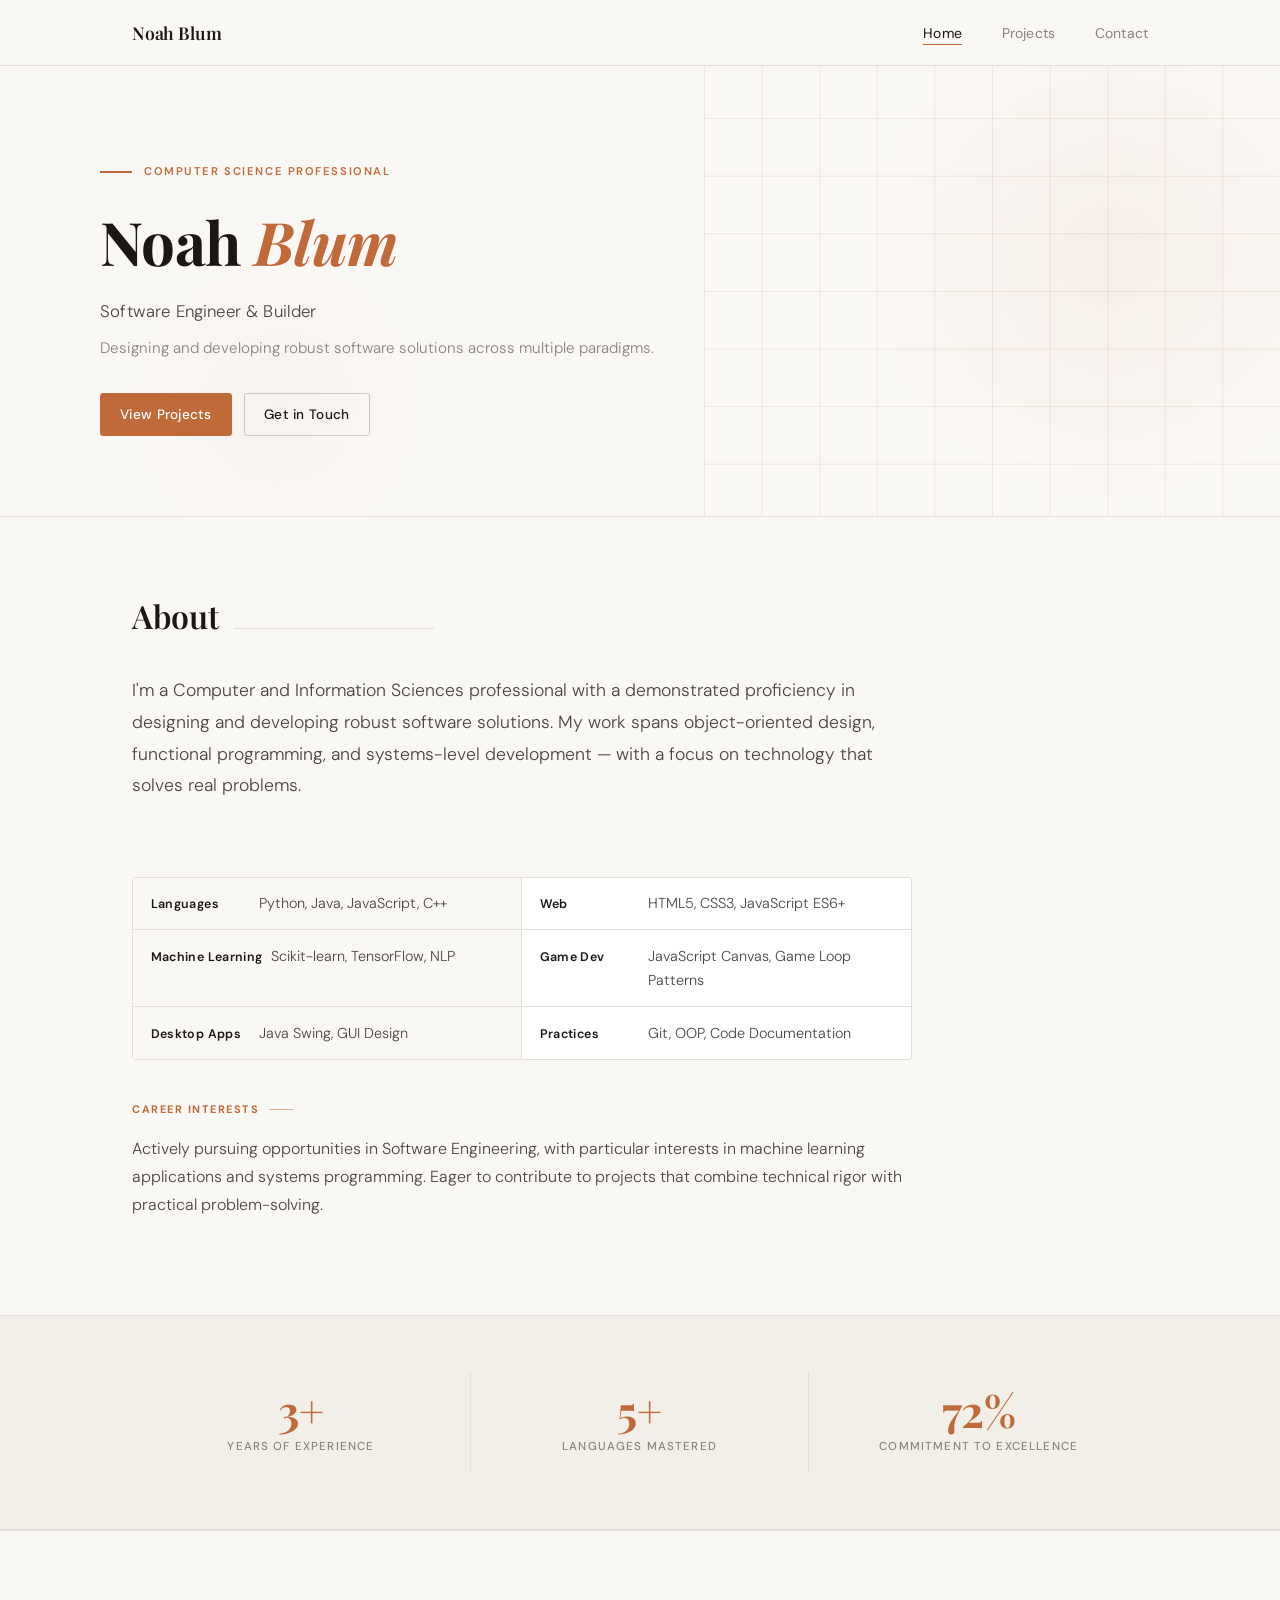
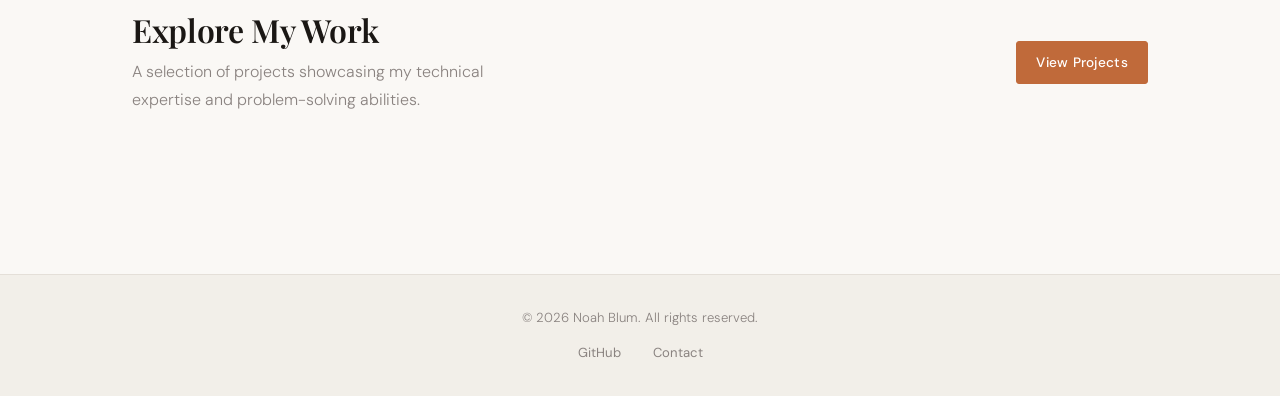
==== commit 96bf8d97: "Add files via upload" ====
--- a/index.html
+++ b/index.html
@@ -86,8 +86,8 @@
     <section class="stats">
         <div class="container">
             <div class="stat-item">
-                <h3>5+</h3>
-                <p>Projects Completed</p>
+                <h3>3+</h3>
+                <p>Years of Experience</p>
             </div>
             <div class="stat-item">
                 <h3>5+</h3>
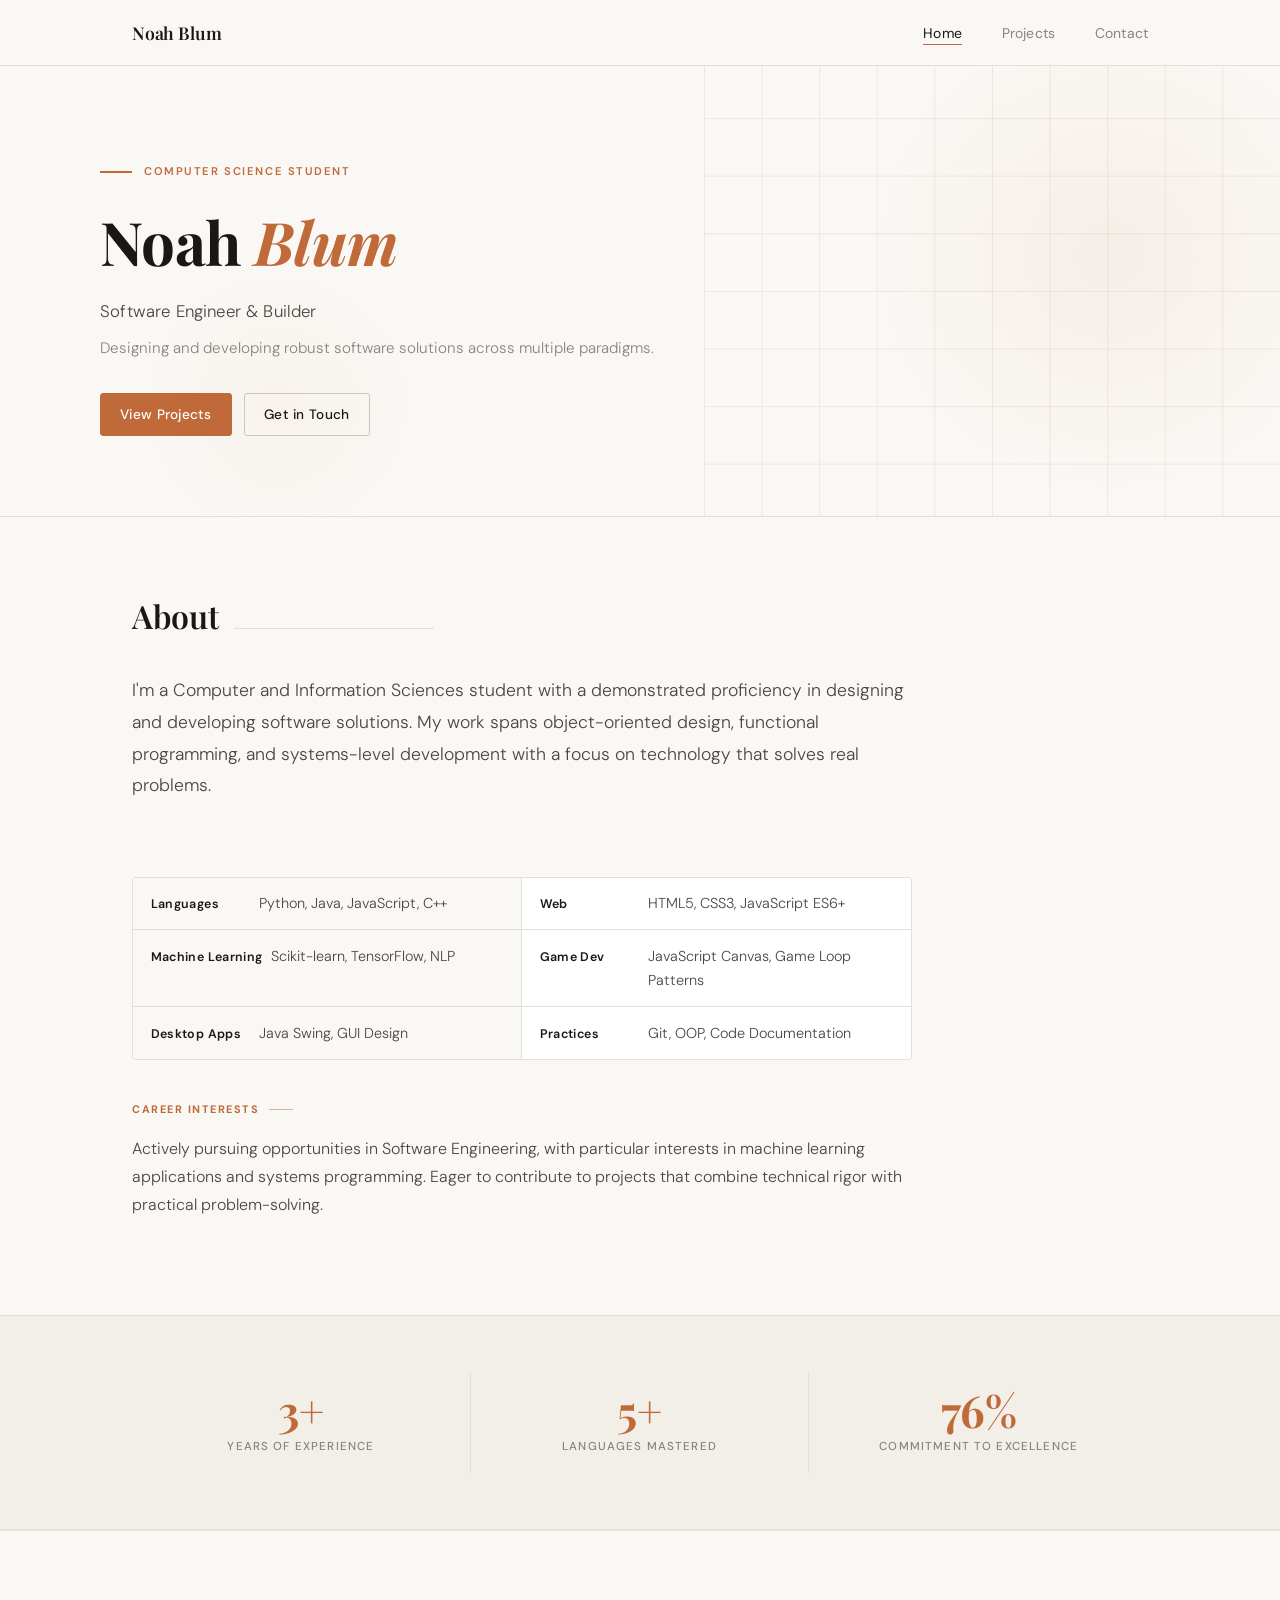
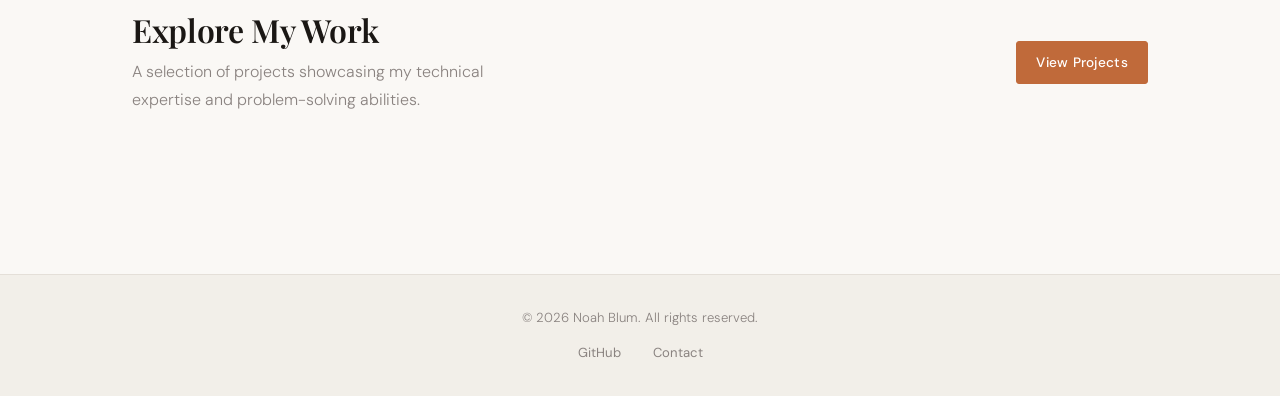
==== commit 41a646db: "Update index.html" ====
--- a/index.html
+++ b/index.html
@@ -42,7 +42,7 @@
         <div class="hero-content">
             <div class="hero-eyebrow">
                 <div class="hero-eyebrow-line"></div>
-                <span>Computer Science Professional</span>
+                <span>Computer Science Student</span>
             </div>
             <h1>Noah <em>Blum</em></h1>
             <p class="subtitle">Software Engineer &amp; Builder</p>
@@ -63,7 +63,7 @@
             </div>
             <div class="about-content">
                 <p class="about-intro reveal">
-                    I'm a Computer and Information Sciences professional with a demonstrated proficiency in designing and developing robust software solutions. My work spans object-oriented design, functional programming, and systems-level development — with a focus on technology that solves real problems.
+                    I'm a Computer and Information Sciences student with a demonstrated proficiency in designing and developing software solutions. My work spans object-oriented design, functional programming, and systems-level development with a focus on technology that solves real problems.
                 </p>
 
                 <div class="section-label reveal">Technical Proficiency</div>
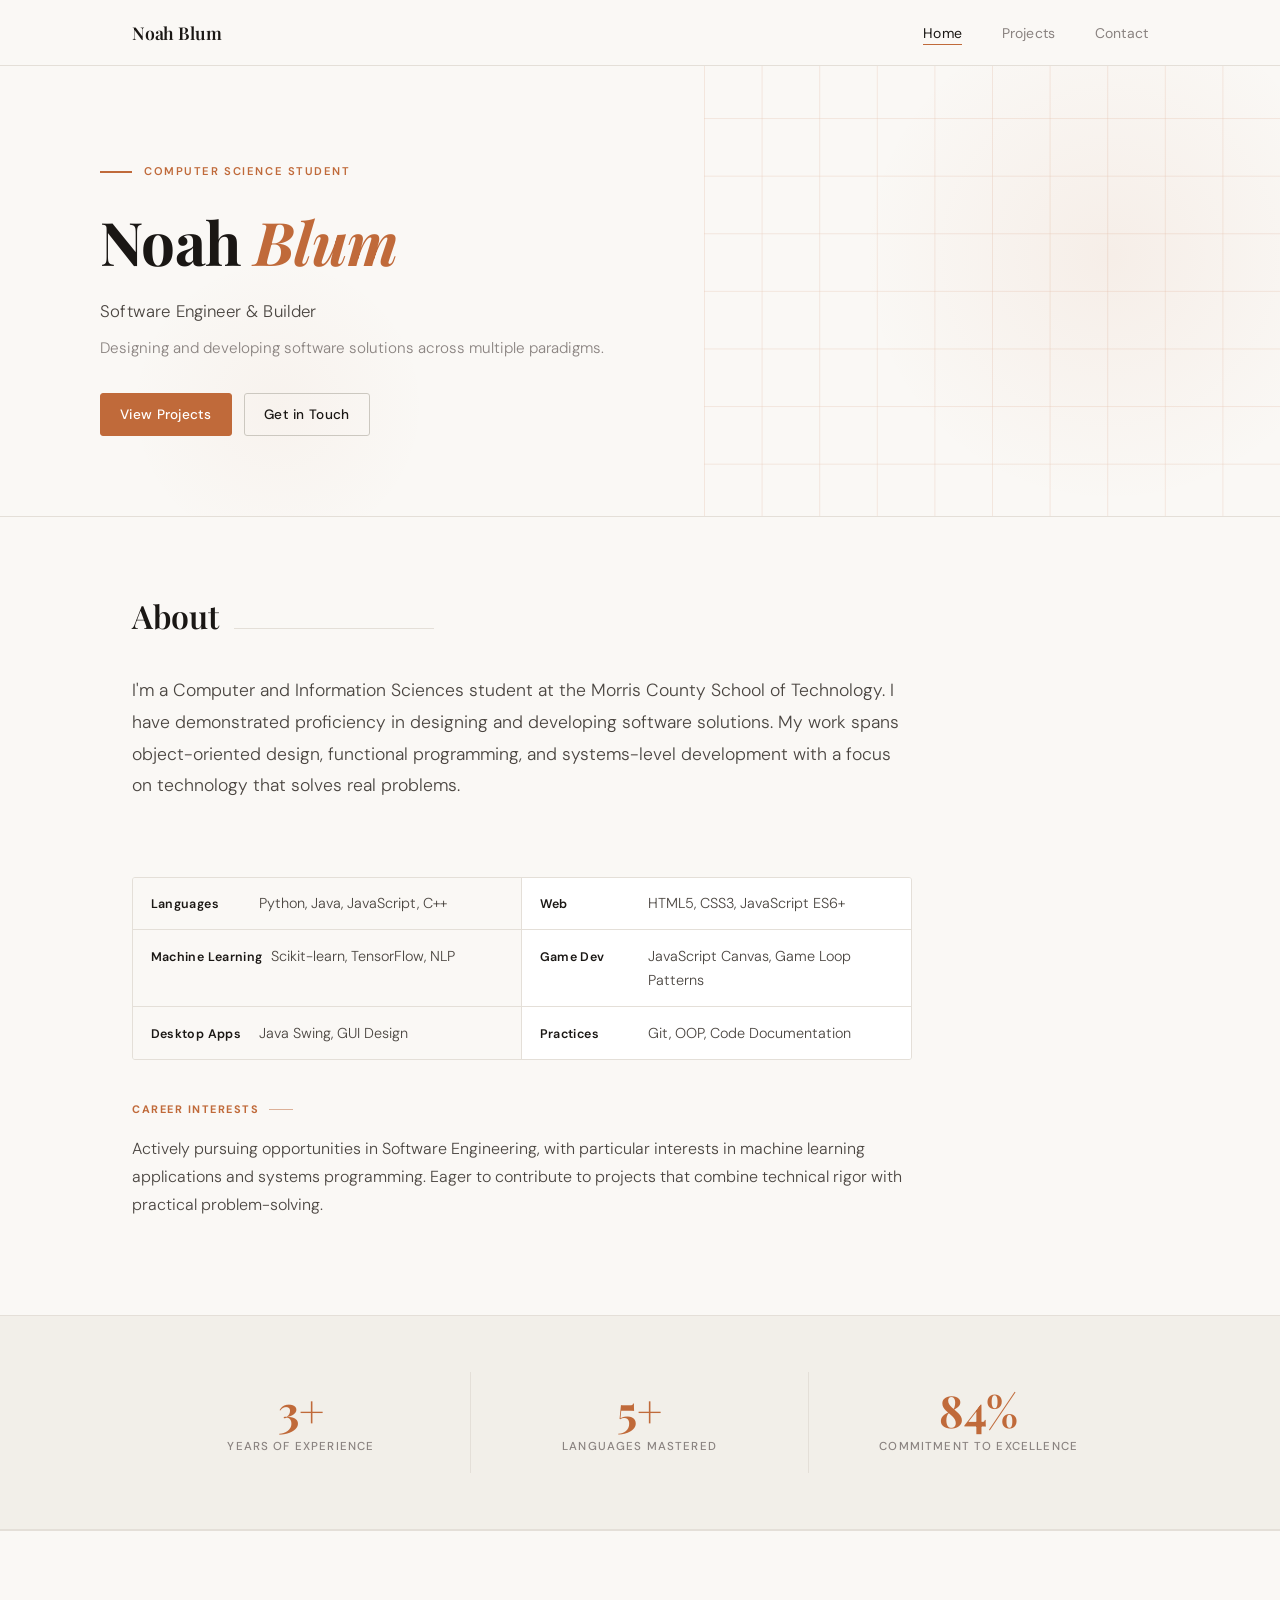
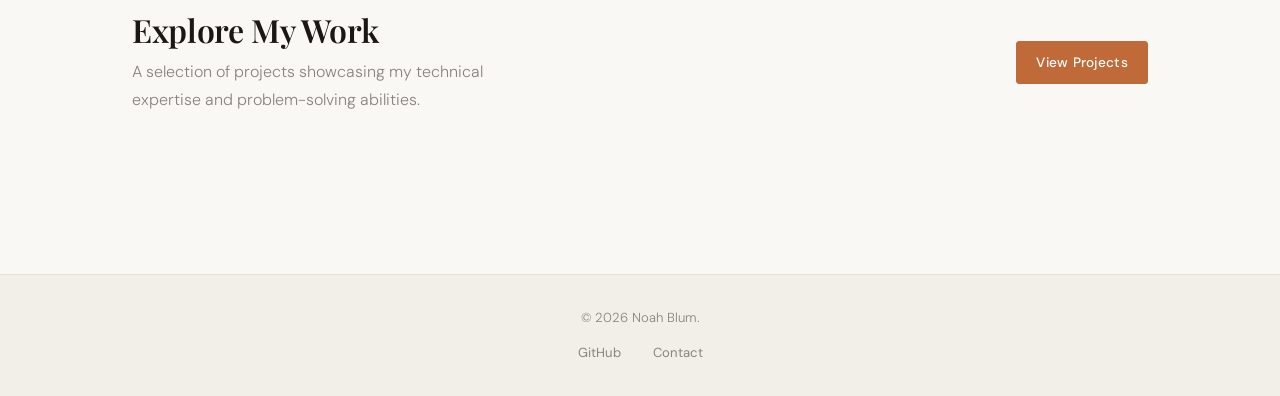
==== commit 0a371815: "Add files via upload" ====
--- a/index.html
+++ b/index.html
@@ -46,7 +46,7 @@
             </div>
             <h1>Noah <em>Blum</em></h1>
             <p class="subtitle">Software Engineer &amp; Builder</p>
-            <p class="description">Designing and developing robust software solutions across multiple paradigms.</p>
+            <p class="description">Designing and developing software solutions across multiple paradigms.</p>
             <div class="hero-actions">
                 <a href="projects.html" class="btn btn-primary">View Projects</a>
                 <a href="contact.html" class="btn btn-secondary">Get in Touch</a>
@@ -63,7 +63,7 @@
             </div>
             <div class="about-content">
                 <p class="about-intro reveal">
-                    I'm a Computer and Information Sciences student with a demonstrated proficiency in designing and developing software solutions. My work spans object-oriented design, functional programming, and systems-level development with a focus on technology that solves real problems.
+                    I'm a Computer and Information Sciences student at the Morris County School of Technology. I have demonstrated proficiency in designing and developing software solutions. My work spans object-oriented design, functional programming, and systems-level development with a focus on technology that solves real problems.
                 </p>
 
                 <div class="section-label reveal">Technical Proficiency</div>
@@ -116,7 +116,7 @@
     <!-- Footer -->
     <footer class="footer">
         <div class="container">
-            <p>&copy; 2026 Noah Blum. All rights reserved.</p>
+            <p>&copy; 2026 Noah Blum.</p>
             <div class="footer-links">
                 <a href="https://github.com/noahtherowa" target="_blank" rel="noopener noreferrer">GitHub</a>
                 <a href="contact.html">Contact</a>
